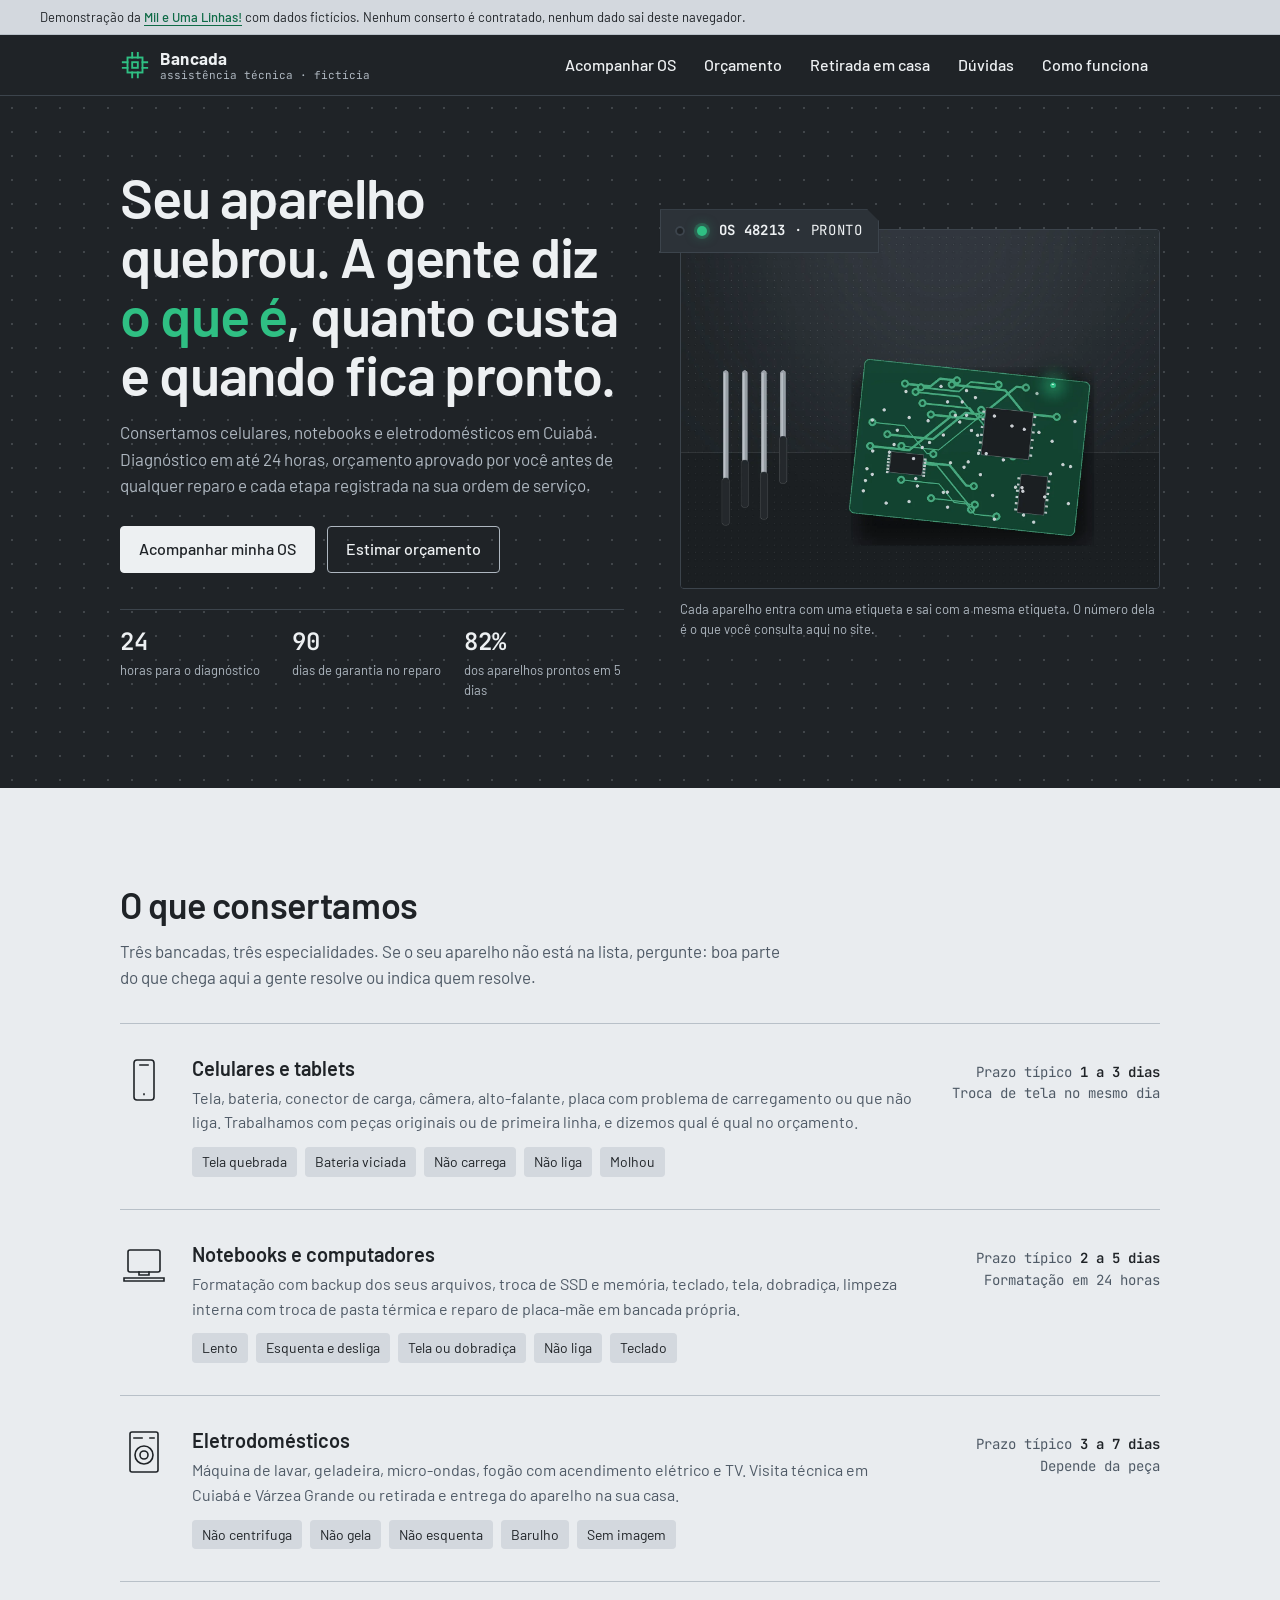
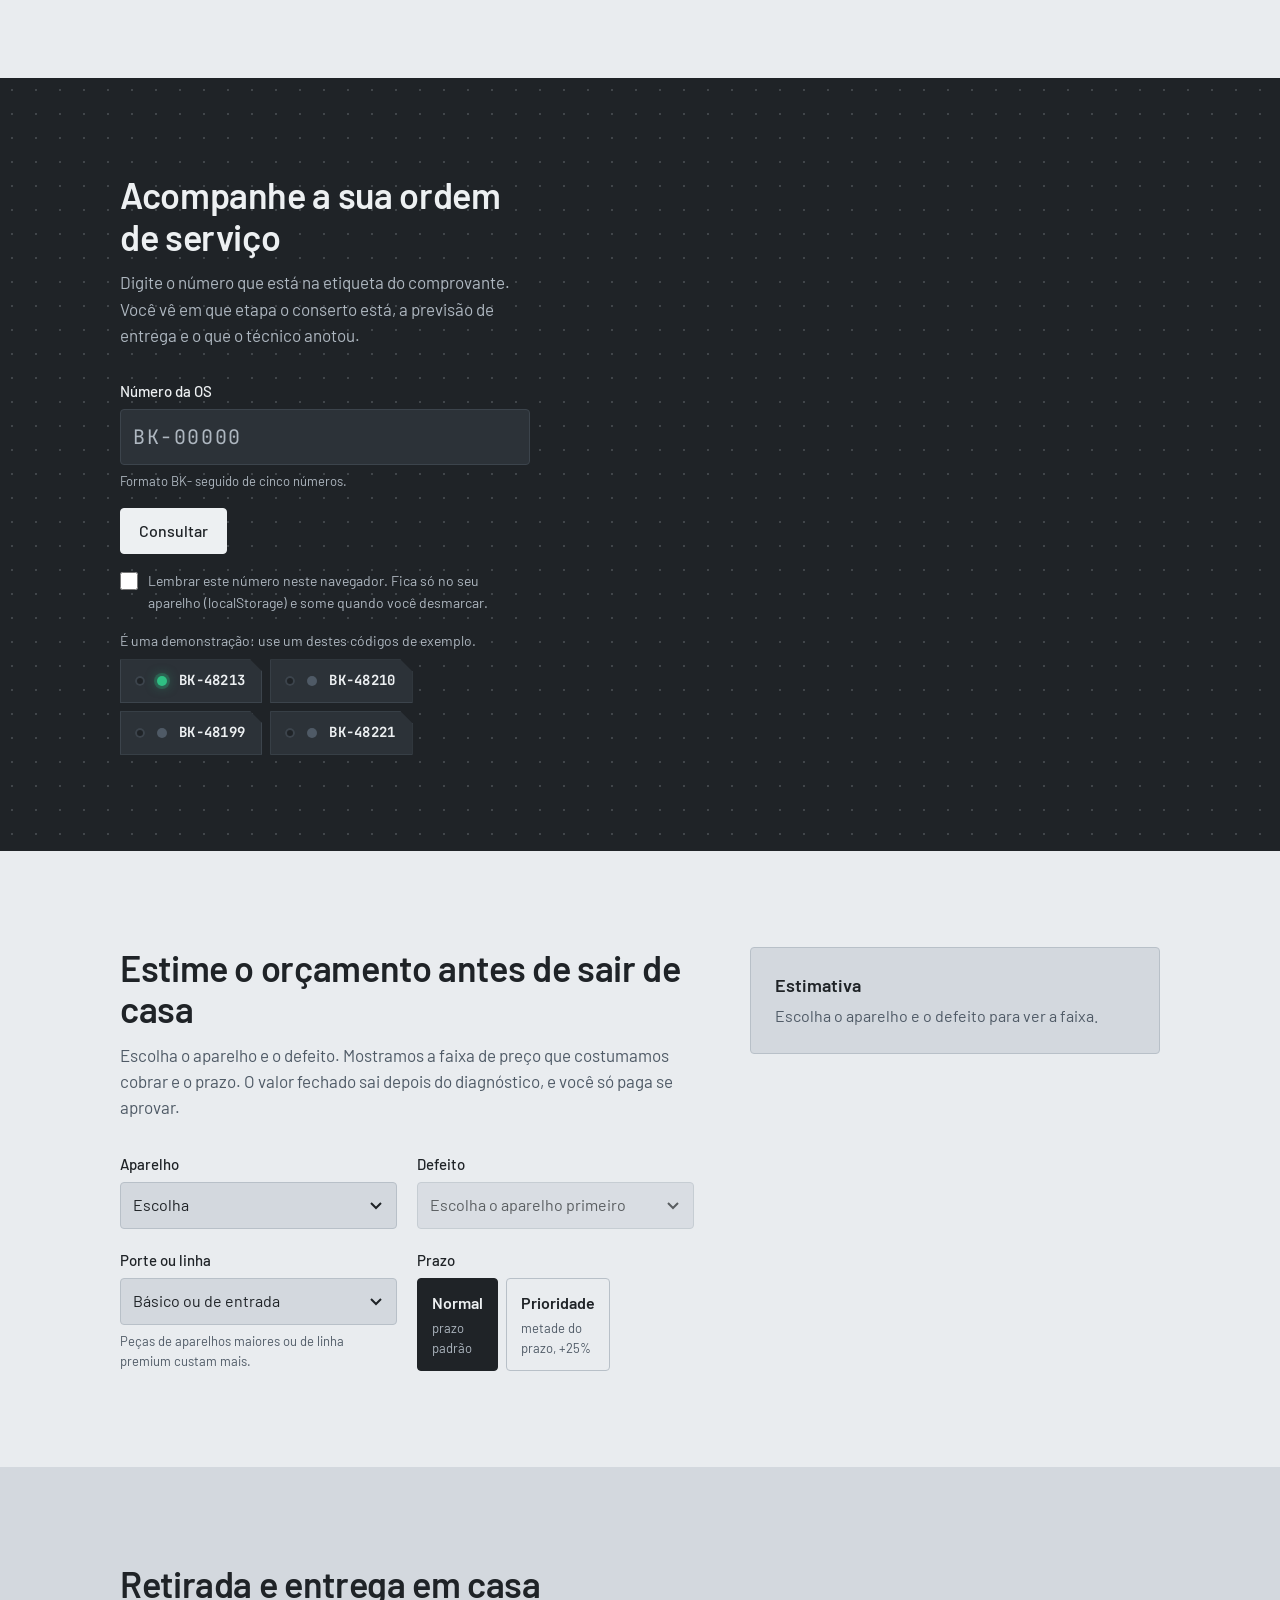
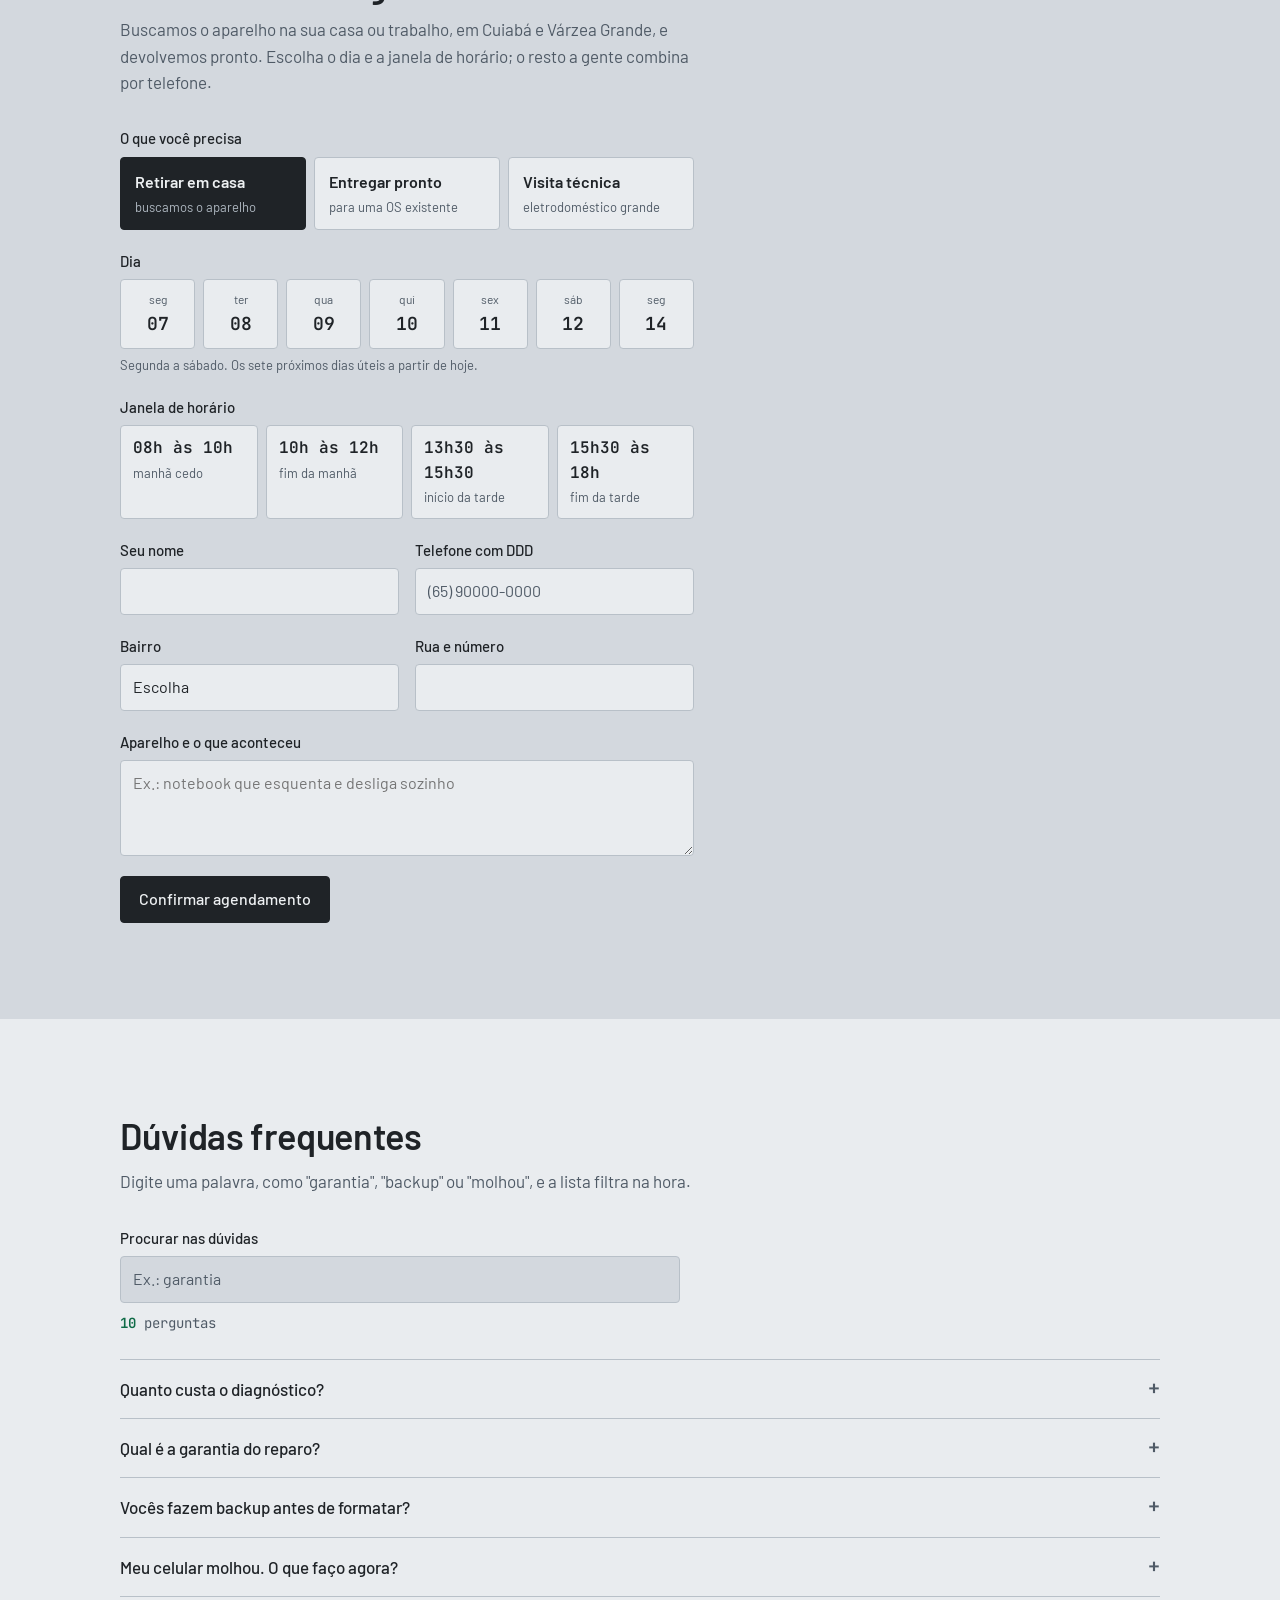
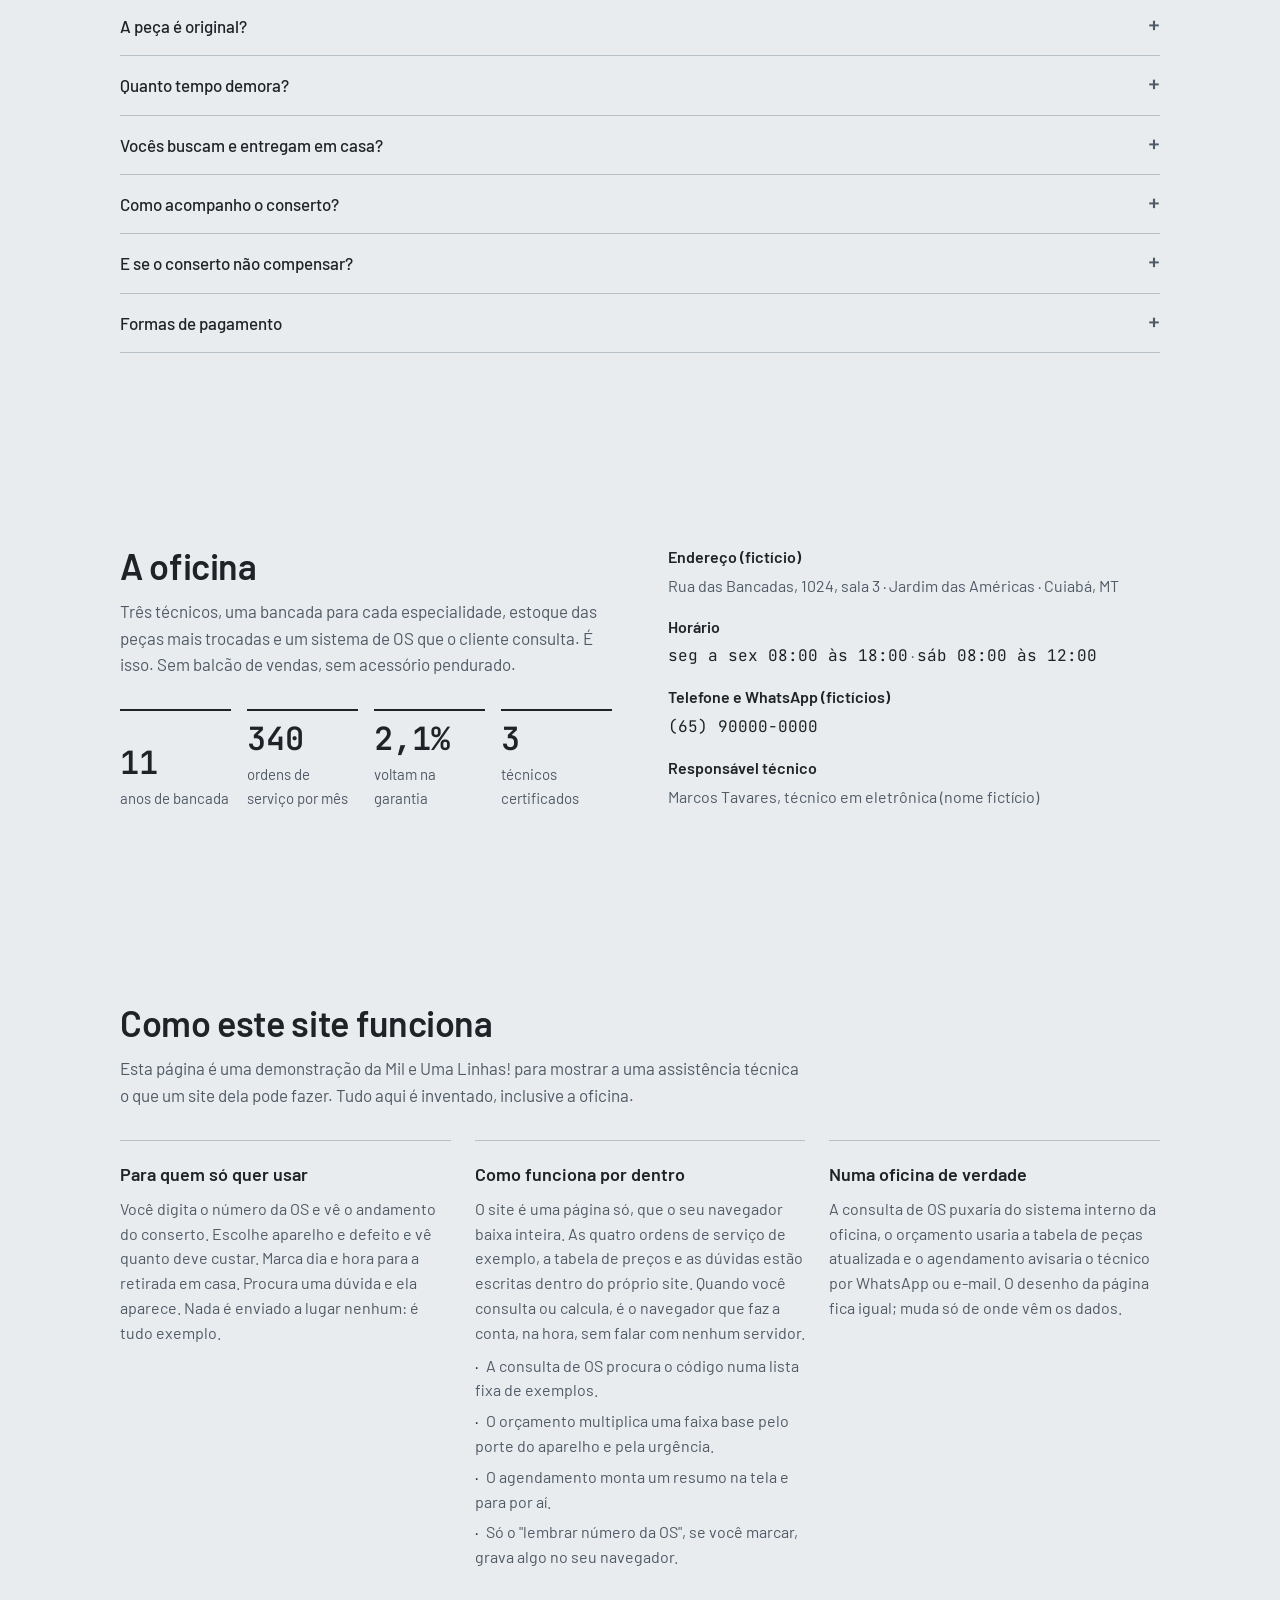
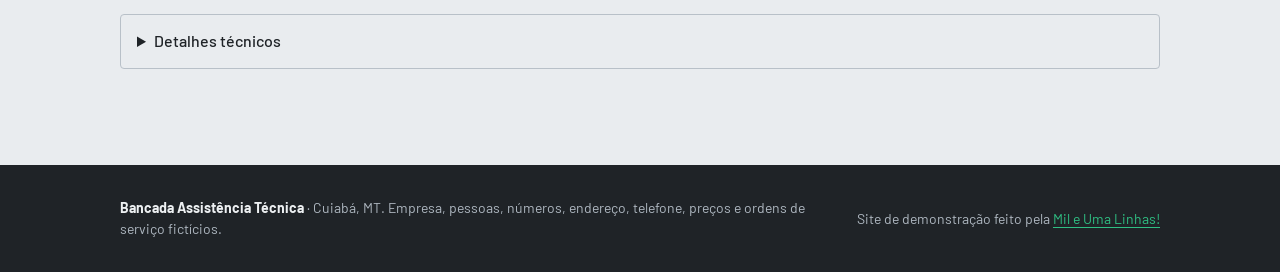
==== index.html @ 8b93cf76 "Cria vitrine de assistência técnica (Bancada) Site estático de demonstração de uma assistência técni" ====
<!DOCTYPE html>
<html lang="pt-BR">
<head>
  <meta charset="utf-8">
  <meta name="viewport" content="width=device-width, initial-scale=1">
  <meta http-equiv="Content-Security-Policy" content="default-src 'self'; script-src 'self'; style-src 'self'; img-src 'self' data:; font-src 'self'; connect-src 'none'; object-src 'none'; base-uri 'self'; form-action 'none'">
  <title>Bancada Assistência Técnica | Conserto de celulares, notebooks e eletrodomésticos em Cuiabá (demonstração)</title>
  <meta name="description" content="Site de demonstração de uma assistência técnica fictícia: acompanhe a ordem de serviço pelo número, estime o orçamento por aparelho e defeito, agende retirada em domicílio e tire dúvidas com busca. Feito pela Mil e Uma Linhas!">
  <link rel="icon" href="favicon.svg" type="image/svg+xml">
  <link rel="stylesheet" href="css/estilo.css">
</head>
<body>
  <a class="pular" href="#conteudo">Pular para o conteúdo</a>
  <p class="faixa-demo">
    Demonstração da <a href="https://mileumalinhas.com.br" rel="noopener">Mil e Uma Linhas!</a> com dados fictícios. Nenhum conserto é contratado, nenhum dado sai deste navegador.
  </p>

  <header class="topo escuro">
    <div class="miolo topo-linha">
      <a class="marca" href="#inicio">
        <svg class="marca-icone" viewBox="0 0 32 32" aria-hidden="true" focusable="false"><rect x="8" y="8" width="16" height="16"/><path d="M8 13H3M8 19H3M29 13h-5M29 19h-5M13 8V3M19 8V3M13 29v-5M19 29v-5"/><rect x="13" y="13" width="6" height="6"/></svg>
        <span class="marca-texto">
          <span class="marca-nome">Bancada</span>
          <span class="marca-sub">assistência técnica · fictícia</span>
        </span>
      </a>
      <button class="menu-botao" type="button" aria-expanded="false" aria-controls="menu">
        <svg viewBox="0 0 24 24" aria-hidden="true" focusable="false"><path d="M4 7h16M4 12h16M4 17h16"/></svg>
        Menu
      </button>
      <nav class="menu" id="menu" aria-label="Seções do site">
        <a href="#acompanhar">Acompanhar OS</a>
        <a href="#orcamento">Orçamento</a>
        <a href="#retirada">Retirada em casa</a>
        <a href="#duvidas">Dúvidas</a>
        <a href="#como-funciona">Como funciona</a>
      </nav>
    </div>
  </header>

  <main id="conteudo">
    <!-- Hero -->
    <section class="hero escuro furos" id="inicio" aria-labelledby="titulo-hero">
      <div class="miolo hero-grade">
        <div>
          <h1 id="titulo-hero" class="entra">Seu aparelho quebrou. A gente diz <span class="grifo">o que é</span>, quanto custa e quando fica pronto.</h1>
          <p class="hero-apoio entra entra-2">Consertamos celulares, notebooks e eletrodomésticos em Cuiabá. Diagnóstico em até 24 horas, orçamento aprovado por você antes de qualquer reparo e cada etapa registrada na sua ordem de serviço.</p>
          <div class="hero-acoes entra entra-3">
            <a class="botao" href="#acompanhar">Acompanhar minha OS</a>
            <a class="botao botao-contorno" href="#orcamento">Estimar orçamento</a>
          </div>
          <dl class="hero-numeros entra entra-4">
            <div><dt>horas para o diagnóstico</dt><dd>24</dd></div>
            <div><dt>dias de garantia no reparo</dt><dd>90</dd></div>
            <div><dt>dos aparelhos prontos em 5 dias</dt><dd>82%</dd></div>
          </dl>
        </div>
        <figure class="hero-figura entra entra-5">
          <div class="hero-moldura">
            <img class="hero-foto" src="img/hero.webp" width="1600" height="1200" alt="Bancada de assistência técnica com tapete antiestático cinza-chumbo, ferramentas de precisão alinhadas e uma placa de circuito verde com um LED aceso." fetchpriority="high">
          </div>
          <p class="etiqueta hero-etiqueta" aria-label="Exemplo de etiqueta de ordem de serviço: OS 48213, pronto"><span class="led led-aceso" aria-hidden="true"></span><span><strong>OS 48213</strong> · pronto</span></p>
          <figcaption class="hero-legenda">Cada aparelho entra com uma etiqueta e sai com a mesma etiqueta. O número dela é o que você consulta aqui no site.</figcaption>
        </figure>
      </div>
    </section>

    <!-- Serviços -->
    <section class="bloco claro" id="servicos" aria-labelledby="titulo-servicos">
      <div class="miolo">
        <div class="cabecalho-bloco">
          <h2 id="titulo-servicos">O que consertamos</h2>
          <p>Três bancadas, três especialidades. Se o seu aparelho não está na lista, pergunte: boa parte do que chega aqui a gente resolve ou indica quem resolve.</p>
        </div>
        <ul class="servicos-lista">
          <li class="servico">
            <svg class="servico-icone" viewBox="0 0 48 48" aria-hidden="true" focusable="false"><rect x="14" y="4" width="20" height="40" rx="3"/><path d="M20 9h8M24 38v.5"/></svg>
            <div>
              <h3>Celulares e tablets</h3>
              <p>Tela, bateria, conector de carga, câmera, alto-falante, placa com problema de carregamento ou que não liga. Trabalhamos com peças originais ou de primeira linha, e dizemos qual é qual no orçamento.</p>
              <ul class="servico-defeitos" aria-label="Defeitos mais comuns">
                <li>Tela quebrada</li><li>Bateria viciada</li><li>Não carrega</li><li>Não liga</li><li>Molhou</li>
              </ul>
            </div>
            <p class="servico-prazo">Prazo típico <strong>1 a 3 dias</strong><br>Troca de tela no mesmo dia</p>
          </li>
          <li class="servico">
            <svg class="servico-icone" viewBox="0 0 48 48" aria-hidden="true" focusable="false"><rect x="8" y="8" width="32" height="22" rx="2"/><path d="M4 36h40v3H4zM19 30v3h10v-3"/></svg>
            <div>
              <h3>Notebooks e computadores</h3>
              <p>Formatação com backup dos seus arquivos, troca de SSD e memória, teclado, tela, dobradiça, limpeza interna com troca de pasta térmica e reparo de placa-mãe em bancada própria.</p>
              <ul class="servico-defeitos" aria-label="Defeitos mais comuns">
                <li>Lento</li><li>Esquenta e desliga</li><li>Tela ou dobradiça</li><li>Não liga</li><li>Teclado</li>
              </ul>
            </div>
            <p class="servico-prazo">Prazo típico <strong>2 a 5 dias</strong><br>Formatação em 24 horas</p>
          </li>
          <li class="servico">
            <svg class="servico-icone" viewBox="0 0 48 48" aria-hidden="true" focusable="false"><rect x="10" y="4" width="28" height="40" rx="2"/><circle cx="24" cy="27" r="9"/><circle cx="24" cy="27" r="4"/><path d="M14 10h8M30 10h4"/></svg>
            <div>
              <h3>Eletrodomésticos</h3>
              <p>Máquina de lavar, geladeira, micro-ondas, fogão com acendimento elétrico e TV. Visita técnica em Cuiabá e Várzea Grande ou retirada e entrega do aparelho na sua casa.</p>
              <ul class="servico-defeitos" aria-label="Defeitos mais comuns">
                <li>Não centrifuga</li><li>Não gela</li><li>Não esquenta</li><li>Barulho</li><li>Sem imagem</li>
              </ul>
            </div>
            <p class="servico-prazo">Prazo típico <strong>3 a 7 dias</strong><br>Depende da peça</p>
          </li>
        </ul>
      </div>
    </section>

    <!-- Acompanhar OS -->
    <section class="bloco escuro furos" id="acompanhar" aria-labelledby="titulo-os">
      <div class="miolo os-grade">
        <div>
          <div class="cabecalho-bloco">
            <h2 id="titulo-os">Acompanhe a sua ordem de serviço</h2>
            <p>Digite o número que está na etiqueta do comprovante. Você vê em que etapa o conserto está, a previsão de entrega e o que o técnico anotou.</p>
          </div>
          <form class="os-form" id="form-os" novalidate>
            <div class="campo">
              <label for="codigo-os">Número da OS</label>
              <input id="codigo-os" name="codigo" type="text" inputmode="text" autocomplete="off" autocapitalize="characters" spellcheck="false" placeholder="BK-00000" maxlength="8" aria-describedby="dica-os erro-os">
              <span class="dica" id="dica-os">Formato BK- seguido de cinco números.</span>
              <p class="erro-msg" id="erro-os" aria-live="polite"></p>
            </div>
            <div>
              <button class="botao" type="submit">Consultar</button>
            </div>
            <label class="aviso-local">
              <input type="checkbox" id="lembrar-os">
              <span>Lembrar este número neste navegador. Fica só no seu aparelho (localStorage) e some quando você desmarcar.</span>
            </label>
            <div class="os-exemplos">
              <p>É uma demonstração: use um destes códigos de exemplo.</p>
              <ul>
                <li><button class="etiqueta etiqueta-botao" type="button" data-codigo="BK-48213"><span class="led led-aceso" aria-hidden="true"></span><span><strong>BK-48213</strong></span></button></li>
                <li><button class="etiqueta etiqueta-botao" type="button" data-codigo="BK-48210"><span class="led" aria-hidden="true"></span><span><strong>BK-48210</strong></span></button></li>
                <li><button class="etiqueta etiqueta-botao" type="button" data-codigo="BK-48199"><span class="led" aria-hidden="true"></span><span><strong>BK-48199</strong></span></button></li>
                <li><button class="etiqueta etiqueta-botao" type="button" data-codigo="BK-48221"><span class="led" aria-hidden="true"></span><span><strong>BK-48221</strong></span></button></li>
              </ul>
            </div>
          </form>
        </div>
        <div aria-live="polite">
          <div class="os-resultado" id="os-resultado">
            <div class="os-cabeca">
              <div>
                <h3 id="os-aparelho">Aparelho</h3>
                <p id="os-defeito">Defeito relatado</p>
              </div>
              <p class="etiqueta" id="os-etiqueta"><span class="led" id="os-led" aria-hidden="true"></span><span><strong id="os-numero">BK-00000</strong> · <span id="os-estado">recebido</span></span></p>
            </div>
            <dl class="os-dados">
              <div><dt>Cliente</dt><dd id="os-cliente">A. S.</dd></div>
              <div><dt>Entrada</dt><dd id="os-entrada">00/00</dd></div>
              <div><dt>Previsão</dt><dd id="os-previsao" class="destaque">00/00</dd></div>
              <div><dt>Técnico</dt><dd id="os-tecnico">Nome</dd></div>
            </dl>
            <div class="trilho" aria-hidden="true"><div class="trilho-barra" id="os-barra"></div></div>
            <ol class="passos" id="os-passos" aria-label="Linha do tempo da ordem de serviço"></ol>
          </div>
          <div class="os-nada" id="os-nada">
            <strong>Não achei essa OS.</strong> Confira o número na etiqueta do comprovante. Nesta demonstração só existem os quatro códigos de exemplo ao lado.
          </div>
        </div>
      </div>
    </section>

    <!-- Orçamento -->
    <section class="bloco claro" id="orcamento" aria-labelledby="titulo-orc">
      <div class="miolo orc-grade">
        <div>
          <div class="cabecalho-bloco">
            <h2 id="titulo-orc">Estime o orçamento antes de sair de casa</h2>
            <p>Escolha o aparelho e o defeito. Mostramos a faixa de preço que costumamos cobrar e o prazo. O valor fechado sai depois do diagnóstico, e você só paga se aprovar.</p>
          </div>
          <form class="orc-form" id="form-orc" novalidate>
            <div class="campo">
              <label for="orc-aparelho">Aparelho</label>
              <select id="orc-aparelho" name="aparelho" required>
                <option value="">Escolha</option>
              </select>
            </div>
            <div class="campo">
              <label for="orc-defeito">Defeito</label>
              <select id="orc-defeito" name="defeito" required disabled>
                <option value="">Escolha o aparelho primeiro</option>
              </select>
            </div>
            <div class="campo">
              <label for="orc-porte">Porte ou linha</label>
              <select id="orc-porte" name="porte">
                <option value="1">Básico ou de entrada</option>
                <option value="1.35">Intermediário</option>
                <option value="1.9">Topo de linha ou grande porte</option>
              </select>
              <span class="dica">Peças de aparelhos maiores ou de linha premium custam mais.</span>
            </div>
            <div class="campo">
              <span class="rotulo" id="rotulo-urgencia">Prazo</span>
              <div class="segmentos" role="group" aria-labelledby="rotulo-urgencia">
                <button class="segmento" type="button" data-urgencia="normal" aria-pressed="true"><strong>Normal</strong><span>prazo padrão</span></button>
                <button class="segmento" type="button" data-urgencia="rapido" aria-pressed="false"><strong>Prioridade</strong><span>metade do prazo, +25%</span></button>
              </div>
            </div>
          </form>
        </div>
        <aside class="orc-resultado" aria-live="polite" aria-labelledby="orc-titulo-res">
          <h3 id="orc-titulo-res">Estimativa</h3>
          <p class="orc-aparelho" id="orc-resumo">Escolha o aparelho e o defeito para ver a faixa.</p>
          <p class="orc-faixa" id="orc-faixa" hidden></p>
          <dl class="orc-linhas" id="orc-linhas" hidden>
            <div><dt>Diagnóstico</dt><dd id="orc-diag">R$ 0</dd></div>
            <div><dt>Peça (faixa)</dt><dd id="orc-peca"></dd></div>
            <div><dt>Mão de obra</dt><dd id="orc-mao"></dd></div>
            <div><dt>Prazo</dt><dd id="orc-prazo"></dd></div>
            <div><dt>Garantia</dt><dd id="orc-garantia">90 dias</dd></div>
          </dl>
          <p class="orc-nota" id="orc-nota" hidden>Valores fictícios de demonstração. Numa oficina real, a faixa vem da tabela de peças do dia. O diagnóstico é grátis quando você aprova o reparo; se não aprovar, cobramos só a taxa de bancada.</p>
          <div class="orc-acao" id="orc-acao" hidden>
            <a class="botao" href="#retirada">Agendar retirada deste aparelho</a>
          </div>
        </aside>
      </div>
    </section>

    <!-- Retirada e entrega -->
    <section class="bloco inox claro" id="retirada" aria-labelledby="titulo-ag">
      <div class="miolo ag-grade">
        <div>
          <div class="cabecalho-bloco">
            <h2 id="titulo-ag">Retirada e entrega em casa</h2>
            <p>Buscamos o aparelho na sua casa ou trabalho, em Cuiabá e Várzea Grande, e devolvemos pronto. Escolha o dia e a janela de horário; o resto a gente combina por telefone.</p>
          </div>
          <form class="ag-form" id="form-ag" novalidate>
            <div class="campo">
              <span class="rotulo" id="rotulo-tipo">O que você precisa</span>
              <div class="segmentos" role="group" aria-labelledby="rotulo-tipo">
                <button class="segmento" type="button" data-tipo="retirada" aria-pressed="true"><strong>Retirar em casa</strong><span>buscamos o aparelho</span></button>
                <button class="segmento" type="button" data-tipo="entrega" aria-pressed="false"><strong>Entregar pronto</strong><span>para uma OS existente</span></button>
                <button class="segmento" type="button" data-tipo="visita" aria-pressed="false"><strong>Visita técnica</strong><span>eletrodoméstico grande</span></button>
              </div>
            </div>
            <div class="campo">
              <span class="rotulo" id="rotulo-dia">Dia</span>
              <div class="dias" id="ag-dias" role="group" aria-labelledby="rotulo-dia"></div>
              <span class="dica">Segunda a sábado. Os sete próximos dias úteis a partir de hoje.</span>
            </div>
            <div class="campo">
              <span class="rotulo" id="rotulo-janela">Janela de horário</span>
              <div class="janelas" id="ag-janelas" role="group" aria-labelledby="rotulo-janela">
                <button class="janela" type="button" data-janela="08:00 às 10:00" aria-pressed="false"><strong>08h às 10h</strong><span>manhã cedo</span></button>
                <button class="janela" type="button" data-janela="10:00 às 12:00" aria-pressed="false"><strong>10h às 12h</strong><span>fim da manhã</span></button>
                <button class="janela" type="button" data-janela="13:30 às 15:30" aria-pressed="false"><strong>13h30 às 15h30</strong><span>início da tarde</span></button>
                <button class="janela" type="button" data-janela="15:30 às 18:00" aria-pressed="false"><strong>15h30 às 18h</strong><span>fim da tarde</span></button>
              </div>
              <p class="erro-msg" id="erro-janela" aria-live="polite"></p>
            </div>
            <div class="ag-duas">
              <div class="campo">
                <label for="ag-nome">Seu nome</label>
                <input id="ag-nome" name="nome" type="text" autocomplete="name" aria-describedby="erro-nome">
                <p class="erro-msg" id="erro-nome" aria-live="polite"></p>
              </div>
              <div class="campo">
                <label for="ag-telefone">Telefone com DDD</label>
                <input id="ag-telefone" name="telefone" type="tel" inputmode="tel" autocomplete="tel" placeholder="(65) 90000-0000" aria-describedby="erro-telefone">
                <p class="erro-msg" id="erro-telefone" aria-live="polite"></p>
              </div>
            </div>
            <div class="ag-endereco" id="ag-endereco">
              <div class="ag-duas">
                <div class="campo">
                  <label for="ag-bairro">Bairro</label>
                  <select id="ag-bairro" name="bairro" aria-describedby="erro-bairro">
                    <option value="">Escolha</option>
                    <optgroup label="Cuiabá">
                      <option>Centro Norte</option><option>Goiabeiras</option><option>Jardim das Américas</option><option>Bosque da Saúde</option><option>CPA I a IV</option><option>Coxipó</option><option>Jardim Itália</option><option>Santa Rosa</option>
                    </optgroup>
                    <optgroup label="Várzea Grande">
                      <option>Centro de Várzea Grande</option><option>Cristo Rei</option><option>Jardim Glória</option><option>Mapim</option>
                    </optgroup>
                  </select>
                  <p class="erro-msg" id="erro-bairro" aria-live="polite"></p>
                </div>
                <div class="campo">
                  <label for="ag-rua">Rua e número</label>
                  <input id="ag-rua" name="rua" type="text" autocomplete="street-address" aria-describedby="erro-rua">
                  <p class="erro-msg" id="erro-rua" aria-live="polite"></p>
                </div>
              </div>
            </div>
            <div class="campo" id="campo-os-ag" hidden>
              <label for="ag-os">Número da OS que vamos entregar</label>
              <input id="ag-os" name="os" type="text" autocapitalize="characters" placeholder="BK-00000" maxlength="8" aria-describedby="erro-os-ag">
              <p class="erro-msg" id="erro-os-ag" aria-live="polite"></p>
            </div>
            <div class="campo">
              <label for="ag-aparelho">Aparelho e o que aconteceu</label>
              <textarea id="ag-aparelho" name="aparelho" rows="3" placeholder="Ex.: notebook que esquenta e desliga sozinho"></textarea>
            </div>
            <div>
              <button class="botao" type="submit">Confirmar agendamento</button>
            </div>
          </form>
        </div>
        <aside class="ag-resumo" id="ag-resumo" aria-live="polite">
          <h3><span class="led led-aceso" aria-hidden="true"></span>Agendamento registrado</h3>
          <p id="ag-resumo-frase">Nesta demonstração, nada foi enviado. Numa oficina real, este resumo chegaria por WhatsApp e o técnico confirmaria.</p>
          <dl id="ag-resumo-lista"></dl>
          <p class="ag-aviso">Chegando, o técnico confere o aparelho com você, cola a etiqueta de OS e entrega o comprovante com o número para acompanhar aqui no site.</p>
          <button class="botao" type="button" id="ag-novo">Fazer outro agendamento</button>
        </aside>
      </div>
    </section>

    <!-- Dúvidas -->
    <section class="bloco claro" id="duvidas" aria-labelledby="titulo-faq">
      <div class="miolo">
        <div class="cabecalho-bloco">
          <h2 id="titulo-faq">Dúvidas frequentes</h2>
          <p>Digite uma palavra, como "garantia", "backup" ou "molhou", e a lista filtra na hora.</p>
        </div>
        <div class="faq-busca">
          <div class="campo">
            <label for="faq-campo">Procurar nas dúvidas</label>
            <input id="faq-campo" type="search" autocomplete="off" placeholder="Ex.: garantia">
          </div>
          <p class="faq-contagem" id="faq-contagem" aria-live="polite"></p>
        </div>
        <div class="faq-lista" id="faq-lista">
          <details>
            <summary>Quanto custa o diagnóstico?</summary>
            <p>Se você aprovar o conserto, nada: o diagnóstico está incluído. Se não aprovar, cobramos a taxa de bancada, que é R$ 40 para celulares e notebooks e R$ 80 para eletrodomésticos com visita. O valor aparece no comprovante antes de você deixar o aparelho.</p>
          </details>
          <details>
            <summary>Qual é a garantia do reparo?</summary>
            <p>90 dias para peça e mão de obra, contados da data da retirada. A garantia cobre o defeito consertado. Não cobre queda, líquido ou abertura por terceiros depois da entrega. O número da OS é o seu comprovante de garantia.</p>
          </details>
          <details>
            <summary>Vocês fazem backup antes de formatar?</summary>
            <p>Sim, sempre que o disco permitir leitura. Copiamos documentos, fotos, área de trabalho e downloads para um disco da oficina, formatamos e devolvemos tudo no lugar. Se o disco estiver com defeito físico, avisamos antes e você decide se tentamos recuperação.</p>
          </details>
          <details>
            <summary>Meu celular molhou. O que faço agora?</summary>
            <p>Desligue e não tente carregar. Não coloque no arroz, isso não ajuda e pode entrar poeira. Traga o quanto antes: quanto menos tempo a placa fica úmida, maior a chance. Fazemos limpeza da placa em banho ultrassônico e só depois dizemos o que precisa trocar.</p>
          </details>
          <details>
            <summary>A peça é original?</summary>
            <p>No orçamento aparecem as opções: original, quando existe no mercado, ou de primeira linha, com a diferença de preço e a diferença prática explicada. Você escolhe. Em bateria e tela isso muda bastante a conta; em conector e alto-falante quase nada.</p>
          </details>
          <details>
            <summary>Quanto tempo demora?</summary>
            <p>Troca de tela ou bateria de celular costuma ficar pronta no mesmo dia. Formatação com backup, 24 horas. Reparo de placa, 3 a 5 dias. Eletrodoméstico que depende de peça, 3 a 7 dias. A previsão exata fica na sua OS e muda se a peça atrasar; nesse caso a etapa "aguardando peça" aparece com a nova data.</p>
          </details>
          <details>
            <summary>Vocês buscam e entregam em casa?</summary>
            <p>Sim, em Cuiabá e Várzea Grande, de segunda a sábado. A retirada custa R$ 25 e a entrega mais R$ 25; em reparo acima de R$ 400 as duas são gratuitas. Para eletrodoméstico grande, a visita técnica vai até você.</p>
          </details>
          <details>
            <summary>Como acompanho o conserto?</summary>
            <p>Pelo número da OS, aqui na seção "Acompanhe a sua ordem de serviço". A cada etapa o técnico registra uma nota curta. Você também recebe mensagem quando o orçamento fica pronto e quando o aparelho está liberado.</p>
          </details>
          <details>
            <summary>E se o conserto não compensar?</summary>
            <p>A gente fala. Se o reparo passar de 60% do valor de um aparelho equivalente novo, o técnico escreve isso no diagnóstico e você decide. Não insistimos em consertar o que não vale a pena.</p>
          </details>
          <details>
            <summary>Formas de pagamento</summary>
            <p>Pix, dinheiro, débito e crédito em até 3 vezes sem juros acima de R$ 300. O pagamento é na retirada, depois de você testar o aparelho na bancada com o técnico.</p>
          </details>
        </div>
        <p class="faq-nada" id="faq-nada">Nenhuma dúvida com essa palavra. Tente outra, como "prazo" ou "pagamento", ou pergunte ao agendar a retirada.</p>
      </div>
    </section>

    <!-- Oficina -->
    <section class="bloco claro" id="oficina" aria-labelledby="titulo-oficina">
      <div class="miolo oficina-grade">
        <div>
          <div class="cabecalho-bloco">
            <h2 id="titulo-oficina">A oficina</h2>
            <p>Três técnicos, uma bancada para cada especialidade, estoque das peças mais trocadas e um sistema de OS que o cliente consulta. É isso. Sem balcão de vendas, sem acessório pendurado.</p>
          </div>
          <dl class="oficina-numeros">
            <div><dt>anos de bancada</dt><dd>11</dd></div>
            <div><dt>ordens de serviço por mês</dt><dd>340</dd></div>
            <div><dt>voltam na garantia</dt><dd>2,1%</dd></div>
            <div><dt>técnicos certificados</dt><dd>3</dd></div>
          </dl>
        </div>
        <dl class="oficina-dados">
          <div><dt>Endereço (fictício)</dt><dd>Rua das Bancadas, 1024, sala 3 · Jardim das Américas · Cuiabá, MT</dd></div>
          <div><dt>Horário</dt><dd><span class="mono">seg a sex 08:00 às 18:00</span> · <span class="mono">sáb 08:00 às 12:00</span></dd></div>
          <div><dt>Telefone e WhatsApp (fictícios)</dt><dd><span class="mono">(65) 90000-0000</span></dd></div>
          <div><dt>Responsável técnico</dt><dd>Marcos Tavares, técnico em eletrônica (nome fictício)</dd></div>
        </dl>
      </div>
    </section>

    <!-- Como isto funciona -->
    <section class="bloco claro" id="como-funciona" aria-labelledby="titulo-como">
      <div class="miolo">
        <div class="cabecalho-bloco">
          <h2 id="titulo-como">Como este site funciona</h2>
          <p>Esta página é uma demonstração da Mil e Uma Linhas! para mostrar a uma assistência técnica o que um site dela pode fazer. Tudo aqui é inventado, inclusive a oficina.</p>
        </div>
        <div class="como-grade">
          <div class="como-item">
            <h3>Para quem só quer usar</h3>
            <p>Você digita o número da OS e vê o andamento do conserto. Escolhe aparelho e defeito e vê quanto deve custar. Marca dia e hora para a retirada em casa. Procura uma dúvida e ela aparece. Nada é enviado a lugar nenhum: é tudo exemplo.</p>
          </div>
          <div class="como-item">
            <h3>Como funciona por dentro</h3>
            <p>O site é uma página só, que o seu navegador baixa inteira. As quatro ordens de serviço de exemplo, a tabela de preços e as dúvidas estão escritas dentro do próprio site. Quando você consulta ou calcula, é o navegador que faz a conta, na hora, sem falar com nenhum servidor.</p>
            <ul>
              <li>A consulta de OS procura o código numa lista fixa de exemplos.</li>
              <li>O orçamento multiplica uma faixa base pelo porte do aparelho e pela urgência.</li>
              <li>O agendamento monta um resumo na tela e para por aí.</li>
              <li>Só o "lembrar número da OS", se você marcar, grava algo no seu navegador.</li>
            </ul>
          </div>
          <div class="como-item">
            <h3>Numa oficina de verdade</h3>
            <p>A consulta de OS puxaria do sistema interno da oficina, o orçamento usaria a tabela de peças atualizada e o agendamento avisaria o técnico por WhatsApp ou e-mail. O desenho da página fica igual; muda só de onde vêm os dados.</p>
          </div>
        </div>
        <details class="tecnico">
          <summary>Detalhes técnicos</summary>
          <div class="tecnico-corpo">
            <p>HTML, CSS e JavaScript puros, sem framework, sem CDN e sem analytics. Um arquivo <code>css/estilo.css</code> e um <code>js/site.js</code>, carregados pelo próprio domínio.</p>
            <p><code>Content-Security-Policy</code> por meta: <code>default-src 'self'; script-src 'self'; style-src 'self'; img-src 'self' data:; connect-src 'none'; form-action 'none'</code>. Nenhum script inline, nenhum estilo inline, nenhum <code>fetch</code>. Os formulários têm <code>novalidate</code> e <code>preventDefault</code>; não existe <code>action</code>.</p>
            <p>Fontes locais em <code>fonts/</code> (Barlow e JetBrains Mono, licença SIL OFL 1.1, subconjunto latino em woff2). A imagem do hero é um webp local de 1600 x 1200.</p>
            <p>Os dados de exemplo (OS, tabela de preços, janelas indisponíveis) são constantes em <code>js/site.js</code>. O estado da interface é guardado em atributos <code>aria-pressed</code>, <code>hidden</code> e classes; a barra de progresso da OS usa classes <code>p1</code> a <code>p5</code> para não precisar de estilo inline.</p>
            <p>Único uso de <code>localStorage</code>: a chave <code>bancada-os</code>, com o último código consultado, só quando a caixa "lembrar" está marcada. Desmarcar apaga a chave. O acesso fica em <code>try/catch</code> para navegadores que bloqueiam armazenamento.</p>
            <p>Acessibilidade: <code>lang="pt-BR"</code>, link para pular ao conteúdo, foco visível, botões de verdade para dias e janelas (com <code>aria-pressed</code>), regiões <code>aria-live</code> para os resultados, contraste AA em todos os pares de cor e <code>prefers-reduced-motion</code> respeitado.</p>
            <p>Testes: <code>tests/site.cjs</code> com Playwright em 1280x900, iPhone 13 e 320px, verificando console limpo, ausência de rolagem horizontal, textos não cortados e cada função de ponta a ponta.</p>
          </div>
        </details>
      </div>
    </section>
  </main>

  <footer class="rodape escuro">
    <div class="miolo rodape-linha">
      <p><strong>Bancada Assistência Técnica</strong> · Cuiabá, MT. Empresa, pessoas, números, endereço, telefone, preços e ordens de serviço fictícios.</p>
      <p>Site de demonstração feito pela <a href="https://mileumalinhas.com.br" rel="noopener">Mil e Uma Linhas!</a></p>
    </div>
  </footer>

  <script src="js/site.js" defer></script>
</body>
</html>
---- css/estilo.css ----
/* Bancada Assistência Técnica: folha única. Cores e tipografia em docs/identidade.md. */

@font-face {
  font-family: "Barlow";
  font-style: normal;
  font-weight: 400;
  font-display: swap;
  src: url("../fonts/barlow-latin-400-normal.woff2") format("woff2");
}
@font-face {
  font-family: "Barlow";
  font-style: normal;
  font-weight: 500;
  font-display: swap;
  src: url("../fonts/barlow-latin-500-normal.woff2") format("woff2");
}
@font-face {
  font-family: "Barlow";
  font-style: normal;
  font-weight: 600;
  font-display: swap;
  src: url("../fonts/barlow-latin-600-normal.woff2") format("woff2");
}
@font-face {
  font-family: "Barlow";
  font-style: normal;
  font-weight: 700;
  font-display: swap;
  src: url("../fonts/barlow-latin-700-normal.woff2") format("woff2");
}
@font-face {
  font-family: "JetBrains Mono";
  font-style: normal;
  font-weight: 100 800;
  font-display: swap;
  src: url("../fonts/jetbrains-mono-latin-wght-normal.woff2") format("woff2");
}

:root {
  --chumbo: #1f2327;
  --chumbo-claro: #2c3238;
  --chumbo-borda: #3c444c;
  --bancada: #e9ecef;
  --inox: #d3d8de;
  --papel: #edf0f2;
  --grafite: #4f5a66;
  --grafite-claro: #aeb7c0;
  --linha: #b8c0c8;
  --verde: #2fbf83;
  --verde-placa: #0f6b47;
  --erro: #b3261e;
  --erro-claro: #f28b82;

  --texto: var(--chumbo);
  --fonte: "Barlow", "Segoe UI", Roboto, Arial, sans-serif;
  --mono: "JetBrains Mono", "SFMono-Regular", Consolas, "Liberation Mono", monospace;

  --largura: 1120px;
  --margem: 20px;
  --raio: 4px;
  --dur: 150ms;
}

*,
*::before,
*::after { box-sizing: border-box; }

html { scroll-behavior: smooth; -webkit-text-size-adjust: 100%; }

body {
  margin: 0;
  font-family: var(--fonte);
  font-size: 1rem;
  line-height: 1.55;
  color: var(--texto);
  background: var(--bancada);
  overflow-x: hidden;
}

h1, h2, h3, h4, p, ul, ol, dl, figure { margin: 0; }
ul, ol { padding: 0; list-style: none; }
img, svg { display: block; max-width: 100%; }
[hidden] { display: none !important; }
button, input, select, textarea { font: inherit; color: inherit; }
a { color: var(--verde-placa); text-decoration-thickness: 1px; text-underline-offset: 3px; }
.escuro a { color: var(--verde); }
.escuro a.marca, .escuro .menu a { color: var(--papel); }

:focus-visible {
  outline: 3px solid var(--verde);
  outline-offset: 2px;
}
.escuro :focus-visible { outline-color: var(--verde); }
:not(.escuro) :focus-visible,
.claro :focus-visible { outline-color: var(--verde-placa); }

.pular {
  position: absolute;
  left: 8px;
  top: -60px;
  z-index: 100;
  padding: 8px 12px;
  background: var(--chumbo);
  color: var(--papel);
  border-radius: var(--raio);
}
.pular:focus { top: 8px; }

.visualmente-oculto {
  position: absolute !important;
  width: 1px;
  height: 1px;
  margin: -1px;
  padding: 0;
  overflow: hidden;
  clip: rect(0 0 0 0);
  white-space: nowrap;
  border: 0;
}

.miolo {
  width: 100%;
  max-width: var(--largura);
  margin: 0 auto;
  padding-left: var(--margem);
  padding-right: var(--margem);
}

.mono { font-family: var(--mono); font-variant-numeric: tabular-nums; }

/* Faixa de demonstração */
.faixa-demo {
  margin: 0;
  padding: 8px var(--margem);
  background: var(--inox);
  color: var(--chumbo);
  font-size: 0.8125rem;
  line-height: 1.4;
  text-align: left;
  border-bottom: 1px solid var(--linha);
}
.faixa-demo a { color: var(--verde-placa); font-weight: 500; }

/* Cabeçalho */
.topo {
  position: sticky;
  top: 0;
  z-index: 50;
  background: var(--chumbo);
  color: var(--papel);
  border-bottom: 1px solid var(--chumbo-borda);
}
.topo-linha {
  display: flex;
  align-items: center;
  justify-content: space-between;
  gap: 16px;
  min-height: 60px;
}
.marca, .escuro a.marca {
  display: inline-flex;
  align-items: center;
  gap: 10px;
  color: var(--papel);
  text-decoration: none;
}
.marca-icone {
  width: 30px;
  height: 30px;
  fill: none;
  stroke: var(--verde);
  stroke-width: 2;
  stroke-linecap: square;
}
.marca-texto { display: flex; flex-direction: column; line-height: 1.1; }
.marca-nome { font-weight: 700; font-size: 1.0625rem; letter-spacing: 0.01em; }
.marca-sub { font-family: var(--mono); font-size: 0.6875rem; color: var(--grafite-claro); margin-top: 2px; }

.menu-botao {
  display: inline-flex;
  align-items: center;
  gap: 8px;
  padding: 8px 12px;
  background: transparent;
  border: 1px solid var(--chumbo-borda);
  border-radius: var(--raio);
  color: var(--papel);
  cursor: pointer;
}
.menu-botao svg { width: 18px; height: 18px; stroke: currentColor; fill: none; stroke-width: 2; }
.menu {
  display: none;
  gap: 4px;
}
.menu a {
  display: block;
  padding: 10px 12px;
  color: var(--papel);
  text-decoration: none;
  font-weight: 500;
  border-radius: var(--raio);
}
.menu a:hover { background: var(--chumbo-claro); }
.menu-aberto .menu {
  display: flex;
  flex-direction: column;
  position: absolute;
  left: 0;
  right: 0;
  top: 100%;
  padding: 8px var(--margem) 16px;
  background: var(--chumbo);
  border-bottom: 1px solid var(--chumbo-borda);
}

/* Blocos */
.bloco { padding: 64px 0; }
.escuro { background: var(--chumbo); color: var(--papel); }
.escuro.furos {
  background-color: var(--chumbo);
  background-image: radial-gradient(circle, rgba(184, 192, 200, 0.22) 1px, transparent 1.2px);
  background-size: 24px 24px;
}
.inox { background: var(--inox); }

.cabecalho-bloco { max-width: 680px; margin-bottom: 32px; }
.cabecalho-bloco h2 {
  font-size: 1.75rem;
  line-height: 1.15;
  font-weight: 600;
  letter-spacing: -0.01em;
}
.cabecalho-bloco p { margin-top: 12px; color: var(--grafite); font-size: 1.0625rem; }
.escuro .cabecalho-bloco p { color: var(--grafite-claro); }

/* Botões */
.botao, a.botao {
  display: inline-flex;
  align-items: center;
  justify-content: center;
  gap: 8px;
  min-height: 46px;
  padding: 10px 18px;
  background: var(--papel);
  color: var(--chumbo);
  border: 1px solid var(--papel);
  border-radius: var(--raio);
  font-weight: 500;
  text-decoration: none;
  cursor: pointer;
  transition: background var(--dur), color var(--dur), border-color var(--dur);
}
.botao:hover { background: var(--inox); border-color: var(--inox); }
.botao-contorno, a.botao-contorno { background: transparent; color: var(--papel); border-color: var(--grafite-claro); }
.botao-contorno:hover { background: var(--chumbo-claro); border-color: var(--papel); }
.claro .botao, .claro a.botao,
.botao-escuro { background: var(--chumbo); color: var(--papel); border-color: var(--chumbo); }
.claro .botao:hover,
.botao-escuro:hover { background: var(--chumbo-claro); border-color: var(--chumbo-claro); }
.claro .botao-contorno, .claro a.botao-contorno { background: transparent; color: var(--chumbo); border-color: var(--grafite); }
.claro .botao-contorno:hover { background: var(--inox); }
.botao:disabled { opacity: 0.5; cursor: not-allowed; }

/* Etiqueta de OS: o elemento gráfico da marca */
.etiqueta {
  display: inline-flex;
  align-items: center;
  gap: 12px;
  padding: 10px 16px 10px 14px;
  background: var(--chumbo);
  color: var(--papel);
  border: 1px solid var(--chumbo-borda);
  font-family: var(--mono);
  font-size: 0.875rem;
  letter-spacing: 0.04em;
  text-transform: uppercase;
  clip-path: polygon(0 0, calc(100% - 12px) 0, 100% 12px, 100% 100%, 0 100%);
}
.etiqueta::before {
  content: "";
  width: 10px;
  height: 10px;
  flex: none;
  border-radius: 50%;
  background: var(--bancada);
  box-shadow: inset 0 0 0 2px var(--chumbo-borda);
}
.escuro .etiqueta { background: var(--chumbo-claro); }
.escuro .etiqueta::before { background: var(--chumbo); }
.etiqueta strong { font-weight: 700; letter-spacing: 0.02em; }
.etiqueta-botao { cursor: pointer; transition: border-color var(--dur), background var(--dur); }
.etiqueta-botao:hover { border-color: var(--verde); }

.led {
  width: 10px;
  height: 10px;
  flex: none;
  border-radius: 50%;
  background: var(--grafite);
  box-shadow: none;
}
.led-aceso {
  background: var(--verde);
  box-shadow: 0 0 0 3px rgba(47, 191, 131, 0.25), 0 0 12px rgba(47, 191, 131, 0.6);
}

/* Hero */
.hero { padding: 48px 0 56px; overflow: hidden; }
.hero-grade { display: grid; gap: 32px; }
.hero h1 {
  font-size: 2.25rem;
  line-height: 1.05;
  font-weight: 600;
  letter-spacing: -0.02em;
}
.hero h1 .grifo {
  color: var(--verde);
}
.hero-apoio {
  margin-top: 16px;
  font-size: 1.0625rem;
  color: var(--grafite-claro);
  max-width: 520px;
}
.hero-acoes { display: flex; flex-wrap: wrap; gap: 12px; margin-top: 28px; }
.hero-numeros {
  display: grid;
  grid-template-columns: repeat(3, 1fr);
  gap: 12px;
  margin-top: 36px;
  padding-top: 20px;
  border-top: 1px solid var(--chumbo-borda);
}
.hero-numeros dt { font-size: 0.8125rem; color: var(--grafite-claro); order: 2; }
.hero-numeros dd { margin: 0; font-family: var(--mono); font-size: 1.5rem; font-weight: 600; line-height: 1; order: 1; margin-bottom: 6px; }
.hero-numeros div { display: flex; flex-direction: column; }

.hero-figura { position: relative; margin-top: 16px; }
.hero-moldura {
  aspect-ratio: 4 / 3;
  border-radius: var(--raio);
  overflow: hidden;
  background: var(--chumbo-claro);
  border: 1px solid var(--chumbo-borda);
}
.hero-foto { width: 100%; height: 100%; object-fit: cover; }
.hero-etiqueta {
  position: absolute;
  left: -6px;
  top: -18px;
  box-shadow: 0 8px 24px rgba(0, 0, 0, 0.4);
}
.hero-legenda {
  margin-top: 10px;
  font-size: 0.8125rem;
  color: var(--grafite-claro);
}

/* Abertura orquestrada */
.entra { opacity: 0; transform: translateY(12px); animation: entra 500ms ease-out forwards; }
.entra-2 { animation-delay: 80ms; }
.entra-3 { animation-delay: 160ms; }
.entra-4 { animation-delay: 240ms; }
.entra-5 { animation-delay: 320ms; }
@keyframes entra { to { opacity: 1; transform: none; } }
.hero-etiqueta .led { animation: acende 400ms 700ms ease-out both; }
@keyframes acende {
  from { background: var(--grafite); box-shadow: none; }
  to { background: var(--verde); box-shadow: 0 0 0 3px rgba(47, 191, 131, 0.25), 0 0 12px rgba(47, 191, 131, 0.6); }
}
.led-pisca { animation: pisca 2s ease-in-out infinite; }
@keyframes pisca {
  0%, 100% { box-shadow: 0 0 0 3px rgba(47, 191, 131, 0.25), 0 0 12px rgba(47, 191, 131, 0.6); }
  50% { box-shadow: 0 0 0 2px rgba(47, 191, 131, 0.1), 0 0 4px rgba(47, 191, 131, 0.3); }
}

/* Serviços */
.servicos-lista {
  display: grid;
  gap: 0;
  border-top: 1px solid var(--linha);
}
.servico {
  display: grid;
  grid-template-columns: 40px 1fr;
  gap: 16px;
  padding: 24px 0;
  border-bottom: 1px solid var(--linha);
}
.servico-icone { width: 40px; height: 40px; stroke: var(--chumbo); fill: none; stroke-width: 1.6; stroke-linecap: square; stroke-linejoin: miter; }
.servico h3 { font-size: 1.25rem; font-weight: 600; line-height: 1.2; }
.servico p { margin-top: 6px; color: var(--grafite); }
.servico-defeitos { display: flex; flex-wrap: wrap; gap: 8px; margin-top: 12px; }
.servico-defeitos li {
  padding: 4px 10px;
  background: var(--inox);
  border-radius: var(--raio);
  font-size: 0.875rem;
}
.servico-prazo { grid-column: 2; margin-top: 12px; font-family: var(--mono); font-size: 0.875rem; color: var(--grafite); }
.servico-prazo strong { color: var(--chumbo); font-weight: 600; }

/* Formulários (geral) */
.campo { display: flex; flex-direction: column; gap: 6px; }
.campo label, .campo .rotulo { font-weight: 500; font-size: 0.9375rem; }
.campo .dica { font-size: 0.8125rem; color: var(--grafite); }
.escuro .campo .dica { color: var(--grafite-claro); }
.campo input, .campo select, .campo textarea {
  width: 100%;
  min-height: 46px;
  padding: 10px 12px;
  background: var(--inox);
  border: 1px solid var(--linha);
  border-radius: var(--raio);
  color: var(--chumbo);
}
.inox .campo input, .inox .campo select, .inox .campo textarea { background: var(--bancada); }
.campo select {
  appearance: none;
  -webkit-appearance: none;
  background-image: url("data:image/svg+xml,%3Csvg xmlns='http://www.w3.org/2000/svg' width='16' height='16' viewBox='0 0 16 16'%3E%3Cpath d='M3 6l5 5 5-5' fill='none' stroke='%231f2327' stroke-width='2'/%3E%3C/svg%3E");
  background-repeat: no-repeat;
  background-position: right 12px center;
  padding-right: 40px;
}
.escuro .campo input, .escuro .campo select, .escuro .campo textarea {
  background: var(--chumbo-claro);
  border-color: var(--chumbo-borda);
  color: var(--papel);
}
.escuro .campo select {
  background-image: url("data:image/svg+xml,%3Csvg xmlns='http://www.w3.org/2000/svg' width='16' height='16' viewBox='0 0 16 16'%3E%3Cpath d='M3 6l5 5 5-5' fill='none' stroke='%23edf0f2' stroke-width='2'/%3E%3C/svg%3E");
}
.campo input::placeholder { color: var(--grafite); }
.escuro .campo input::placeholder { color: var(--grafite-claro); }
.campo input[aria-invalid="true"], .campo select[aria-invalid="true"] { border-color: var(--erro); border-width: 2px; }
.escuro .campo input[aria-invalid="true"] { border-color: var(--erro-claro); }
.erro-msg { font-size: 0.875rem; color: var(--erro); min-height: 1.2em; }
.escuro .erro-msg { color: var(--erro-claro); }
.erro-msg:empty { display: none; }
.aviso-local {
  display: flex;
  align-items: flex-start;
  gap: 10px;
  font-size: 0.875rem;
  color: var(--grafite-claro);
}
.aviso-local input { width: 18px; height: 18px; margin: 2px 0 0; accent-color: var(--verde); flex: none; }

/* Consulta de OS */
.os-grade { display: grid; gap: 32px; }
.os-form { display: flex; flex-direction: column; gap: 16px; }
.os-form .campo input {
  font-family: var(--mono);
  font-size: 1.25rem;
  letter-spacing: 0.08em;
  text-transform: uppercase;
  min-height: 56px;
}
.os-exemplos { display: flex; flex-direction: column; gap: 8px; }
.os-exemplos p { font-size: 0.875rem; color: var(--grafite-claro); }
.os-exemplos ul { display: flex; flex-wrap: wrap; gap: 8px; }

.os-resultado { display: none; }
.os-resultado.ativo { display: block; }
.os-cabeca {
  display: flex;
  flex-wrap: wrap;
  align-items: flex-start;
  justify-content: space-between;
  gap: 16px;
  padding-bottom: 20px;
  border-bottom: 1px solid var(--chumbo-borda);
}
.os-cabeca h3 { font-size: 1.5rem; line-height: 1.15; font-weight: 600; }
.os-cabeca p { color: var(--grafite-claro); margin-top: 4px; }
.os-dados {
  display: grid;
  grid-template-columns: repeat(2, 1fr);
  gap: 16px 24px;
  padding: 20px 0;
  border-bottom: 1px solid var(--chumbo-borda);
}
.os-dados dt { font-size: 0.8125rem; color: var(--grafite-claro); }
.os-dados dd { margin: 2px 0 0; font-family: var(--mono); font-size: 1rem; font-weight: 500; }
.os-dados dd.destaque { color: var(--verde); font-size: 1.25rem; font-weight: 600; }

.trilho {
  position: relative;
  margin: 28px 0 8px;
  height: 4px;
  background: var(--chumbo-claro);
  border-radius: 2px;
  overflow: hidden;
}
.trilho-barra {
  height: 100%;
  width: 0;
  background: var(--verde);
  transition: width 600ms ease-out;
}
.trilho-barra.p1 { width: 10%; }
.trilho-barra.p2 { width: 30%; }
.trilho-barra.p3 { width: 50%; }
.trilho-barra.p4 { width: 72%; }
.trilho-barra.p5 { width: 100%; }
.passos { display: grid; gap: 0; margin-top: 16px; }
.passo {
  display: grid;
  grid-template-columns: 24px 1fr;
  gap: 12px;
  padding: 14px 0;
  border-bottom: 1px solid var(--chumbo-borda);
  color: var(--grafite-claro);
}
.passo:last-child { border-bottom: 0; }
.passo-marca { display: flex; justify-content: center; padding-top: 6px; }
.passo .led { width: 12px; height: 12px; }
.passo-feito { color: var(--papel); }
.passo-feito .led { background: var(--papel); }
.passo-atual { color: var(--papel); }
.passo-atual .led { background: var(--verde); box-shadow: 0 0 0 3px rgba(47, 191, 131, 0.25), 0 0 12px rgba(47, 191, 131, 0.6); }
.passo-titulo { display: flex; flex-wrap: wrap; align-items: baseline; gap: 4px 12px; }
.passo-titulo strong { font-weight: 600; font-size: 1.0625rem; }
.passo-titulo time { font-family: var(--mono); font-size: 0.8125rem; color: var(--grafite-claro); }
.passo-nota { margin-top: 4px; font-size: 0.9375rem; }
.passo-atual .passo-nota { color: var(--papel); }
.passo-futuro .passo-nota { display: none; }
.os-nada {
  display: none;
  padding: 16px;
  border: 1px solid var(--erro-claro);
  border-radius: var(--raio);
  color: var(--papel);
}
.os-nada.ativo { display: block; }
.os-nada strong { color: var(--erro-claro); }

/* Orçamento */
.orc-grade { display: grid; gap: 32px; }
.orc-form { display: grid; gap: 20px; }
.orc-resultado {
  padding: 24px;
  background: var(--inox);
  border-radius: var(--raio);
  border: 1px solid var(--linha);
}
.orc-resultado h3 { font-size: 1.125rem; font-weight: 600; }
.orc-resultado .orc-aparelho { color: var(--grafite); margin-top: 4px; }
.orc-faixa {
  margin-top: 20px;
  font-family: var(--mono);
  font-size: 1.75rem;
  font-weight: 600;
  line-height: 1;
  letter-spacing: -0.02em;
  transition: opacity 200ms;
}
.orc-faixa.troca { opacity: 0; }
.orc-faixa small { display: block; margin-top: 8px; font-family: var(--fonte); font-size: 0.875rem; font-weight: 400; color: var(--grafite); letter-spacing: 0; }
.orc-linhas { margin-top: 20px; border-top: 1px solid var(--linha); }
.orc-linhas div {
  display: flex;
  justify-content: space-between;
  gap: 16px;
  padding: 10px 0;
  border-bottom: 1px solid var(--linha);
  font-size: 0.9375rem;
}
.orc-linhas dt { color: var(--grafite); }
.orc-linhas dd { margin: 0; font-family: var(--mono); font-weight: 500; text-align: right; }
.orc-total { color: var(--verde-placa); }
.orc-nota { margin-top: 16px; font-size: 0.875rem; color: var(--grafite); }
.orc-vazio { color: var(--grafite); margin-top: 12px; }
.orc-acao { margin-top: 20px; }

/* Agendamento */
.ag-grade { display: grid; gap: 32px; }
.ag-form { display: grid; gap: 20px; }
.segmentos { display: grid; grid-template-columns: 1fr; gap: 8px; }
.segmento {
  display: flex;
  flex-direction: column;
  gap: 2px;
  padding: 12px 14px;
  background: var(--bancada);
  border: 1px solid var(--linha);
  border-radius: var(--raio);
  text-align: left;
  cursor: pointer;
  transition: border-color var(--dur), background var(--dur);
}
.segmento strong { font-weight: 600; }
.segmento span { font-size: 0.8125rem; color: var(--grafite); }
.segmento[aria-pressed="true"] { border-color: var(--chumbo); background: var(--chumbo); color: var(--papel); }
.segmento[aria-pressed="true"] span { color: var(--grafite-claro); }

.dias { display: grid; grid-template-columns: repeat(4, 1fr); gap: 8px; }
.dia {
  display: flex;
  flex-direction: column;
  align-items: center;
  gap: 2px;
  padding: 10px 4px;
  background: var(--bancada);
  border: 1px solid var(--linha);
  border-radius: var(--raio);
  cursor: pointer;
  transition: border-color var(--dur), background var(--dur);
}
.dia span { font-size: 0.75rem; color: var(--grafite); }
.dia strong { font-family: var(--mono); font-size: 1.125rem; font-weight: 600; }
.dia[aria-pressed="true"] { background: var(--chumbo); color: var(--papel); border-color: var(--chumbo); }
.dia[aria-pressed="true"] span { color: var(--grafite-claro); }

.janelas { display: grid; grid-template-columns: repeat(2, 1fr); gap: 8px; }
.janela {
  display: flex;
  flex-direction: column;
  gap: 2px;
  padding: 10px 12px;
  background: var(--bancada);
  border: 1px solid var(--linha);
  border-radius: var(--raio);
  text-align: left;
  cursor: pointer;
  transition: border-color var(--dur), box-shadow var(--dur);
}
.janela strong { font-family: var(--mono); font-weight: 600; }
.janela span { font-size: 0.8125rem; color: var(--grafite); }
.janela[aria-pressed="true"] { border-color: var(--verde-placa); box-shadow: inset 0 0 0 1px var(--verde-placa); }
.janela:disabled { opacity: 0.45; cursor: not-allowed; text-decoration: line-through; }

.ag-endereco { display: grid; gap: 16px; }
.ag-endereco[hidden] { display: none; }
.ag-duas { display: grid; gap: 16px; }

.ag-resumo {
  display: none;
  padding: 24px;
  background: var(--chumbo);
  color: var(--papel);
  border-radius: var(--raio);
}
.ag-resumo.ativo { display: block; }
.ag-resumo h3 { font-size: 1.25rem; font-weight: 600; display: flex; align-items: center; gap: 10px; }
.ag-resumo p { color: var(--grafite-claro); margin-top: 6px; }
.ag-resumo dl { margin-top: 20px; border-top: 1px solid var(--chumbo-borda); }
.ag-resumo dl div { display: flex; justify-content: space-between; gap: 16px; padding: 10px 0; border-bottom: 1px solid var(--chumbo-borda); font-size: 0.9375rem; }
.ag-resumo dt { color: var(--grafite-claro); }
.ag-resumo dd { margin: 0; font-family: var(--mono); font-weight: 500; text-align: right; }
.ag-resumo .ag-aviso { margin-top: 16px; font-size: 0.875rem; }
.ag-resumo .botao { margin-top: 20px; }

/* Dúvidas */
.faq-busca { max-width: 560px; }
.faq-busca .campo { position: relative; }
.faq-contagem { margin-top: 10px; font-family: var(--mono); font-size: 0.875rem; color: var(--grafite); min-height: 1.4em; }
.faq-contagem strong { color: var(--verde-placa); font-weight: 600; }
.faq-lista { margin-top: 24px; border-top: 1px solid var(--linha); }
.faq-lista details { border-bottom: 1px solid var(--linha); }
.faq-lista details[hidden] { display: none; }
.faq-lista summary {
  display: flex;
  align-items: flex-start;
  justify-content: space-between;
  gap: 16px;
  padding: 16px 0;
  font-weight: 500;
  font-size: 1.0625rem;
  cursor: pointer;
  list-style: none;
}
.faq-lista summary::-webkit-details-marker { display: none; }
.faq-lista summary::after {
  content: "+";
  flex: none;
  font-family: var(--mono);
  font-size: 1.25rem;
  color: var(--grafite);
  line-height: 1.2;
}
.faq-lista details[open] summary::after { content: "–"; }
.faq-lista details p { padding: 0 0 16px; color: var(--grafite); max-width: 720px; }
.faq-lista details p + p { margin-top: -6px; }
.faq-nada { display: none; padding: 20px 0; color: var(--grafite); }
.faq-nada.ativo { display: block; }

/* Oficina */
.oficina-grade { display: grid; gap: 32px; }
.oficina-numeros { display: grid; grid-template-columns: repeat(2, 1fr); gap: 20px 16px; }
.oficina-numeros dd { margin: 0; font-family: var(--mono); font-size: 2rem; font-weight: 600; line-height: 1; }
.oficina-numeros dt { margin-top: 8px; font-size: 0.9375rem; color: var(--grafite); }
.oficina-numeros div { display: flex; flex-direction: column-reverse; padding-top: 12px; border-top: 2px solid var(--chumbo); }
.oficina-dados { display: grid; gap: 16px; }
.oficina-dados dt { font-weight: 600; }
.oficina-dados dd { margin: 4px 0 0; color: var(--grafite); }
.oficina-dados dd .mono { color: var(--chumbo); }

/* Como funciona */
.como-grade { display: grid; gap: 24px; }
.como-item { padding: 20px 0; border-top: 1px solid var(--linha); }
.como-item h3 { font-size: 1.125rem; font-weight: 600; }
.como-item p { margin-top: 8px; color: var(--grafite); }
.como-item ul { margin-top: 8px; display: grid; gap: 6px; color: var(--grafite); }
.como-item li::before { content: "·"; margin-right: 8px; color: var(--chumbo); }
.tecnico { margin-top: 24px; border: 1px solid var(--linha); border-radius: var(--raio); }
.tecnico summary { padding: 14px 16px; font-weight: 500; cursor: pointer; }
.tecnico-corpo { padding: 0 16px 16px; color: var(--grafite); display: grid; gap: 10px; }
.tecnico-corpo code { font-family: var(--mono); font-size: 0.875rem; background: var(--inox); padding: 1px 5px; border-radius: 3px; color: var(--chumbo); }

/* Rodapé */
.rodape { padding: 32px 0; font-size: 0.875rem; color: var(--grafite-claro); }
.rodape-linha { display: grid; gap: 12px; }
.rodape strong { color: var(--papel); }

/* 404 */
.pagina-erro { padding: 80px 0 120px; text-align: center; }
.pagina-erro .etiqueta { margin: 0 auto 24px; }
.pagina-erro h1 { font-size: 2.25rem; line-height: 1.1; font-weight: 600; }
.pagina-erro .hero-apoio { margin: 16px auto 0; }
.pagina-erro .hero-acoes { justify-content: center; }

/* Telas maiores */
@media (min-width: 560px) {
  .segmentos { grid-template-columns: repeat(3, 1fr); }
  .dias { grid-template-columns: repeat(7, 1fr); }
  .ag-duas { grid-template-columns: 1fr 1fr; }
  .oficina-numeros { grid-template-columns: repeat(4, 1fr); }
}

@media (min-width: 760px) {
  :root { --margem: 40px; }
  .bloco { padding: 96px 0; }
  .cabecalho-bloco h2 { font-size: 2.25rem; }
  .menu-botao { display: none; }
  .menu { display: flex; }
  .hero { padding: 72px 0 88px; }
  .hero-grade { grid-template-columns: minmax(0, 1.05fr) minmax(0, 1fr); align-items: center; gap: 56px; }
  .hero h1 { font-size: 3.25rem; }
  .hero-figura { margin-top: 0; }
  .hero-etiqueta { left: -20px; top: -20px; }
  .servico { grid-template-columns: 48px 1fr 220px; gap: 24px; align-items: start; padding: 32px 0; }
  .servico-icone { width: 48px; height: 48px; }
  .servico-prazo { grid-column: auto; margin-top: 4px; text-align: right; }
  .os-grade { grid-template-columns: minmax(0, 5fr) minmax(0, 7fr); gap: 56px; align-items: start; }
  .os-dados { grid-template-columns: repeat(4, 1fr); }
  .orc-grade { grid-template-columns: minmax(0, 7fr) minmax(0, 5fr); gap: 56px; align-items: start; }
  .orc-form { grid-template-columns: 1fr 1fr; }
  .orc-form .campo-largo { grid-column: 1 / -1; }
  .orc-resultado { position: sticky; top: 84px; }
  .ag-grade { grid-template-columns: minmax(0, 7fr) minmax(0, 5fr); gap: 56px; align-items: start; }
  .ag-resumo { position: sticky; top: 84px; }
  .janelas { grid-template-columns: repeat(4, 1fr); }
  .oficina-grade { grid-template-columns: minmax(0, 1fr) minmax(0, 1fr); gap: 56px; }
  .como-grade { grid-template-columns: repeat(3, 1fr); }
  .rodape-linha { grid-template-columns: 1fr auto; align-items: center; }
}

@media (min-width: 1024px) {
  .hero h1 { font-size: 3.5rem; }
}

@media (prefers-reduced-motion: reduce) {
  html { scroll-behavior: auto; }
  *, *::before, *::after { animation: none !important; transition: none !important; }
  .entra { opacity: 1; transform: none; }
  .hero-etiqueta .led { background: var(--verde); box-shadow: 0 0 0 3px rgba(47, 191, 131, 0.25), 0 0 12px rgba(47, 191, 131, 0.6); }
}
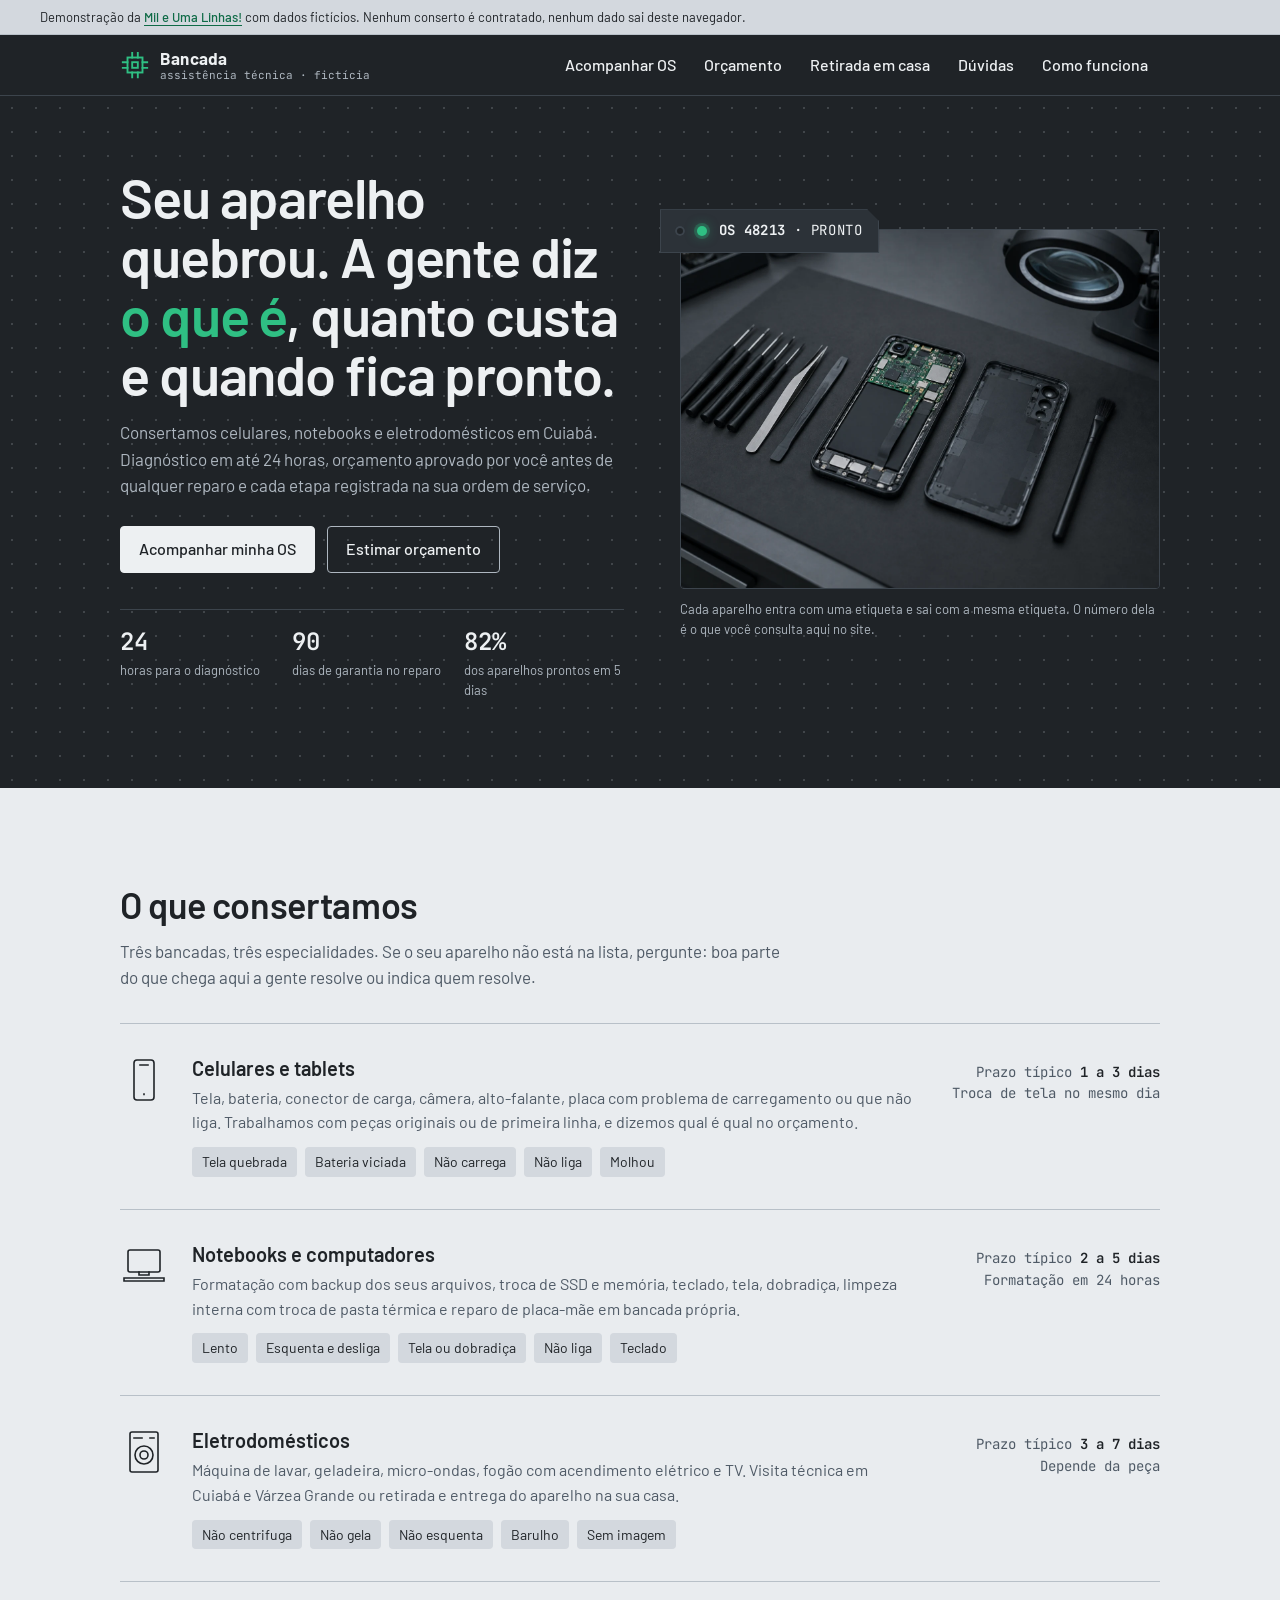
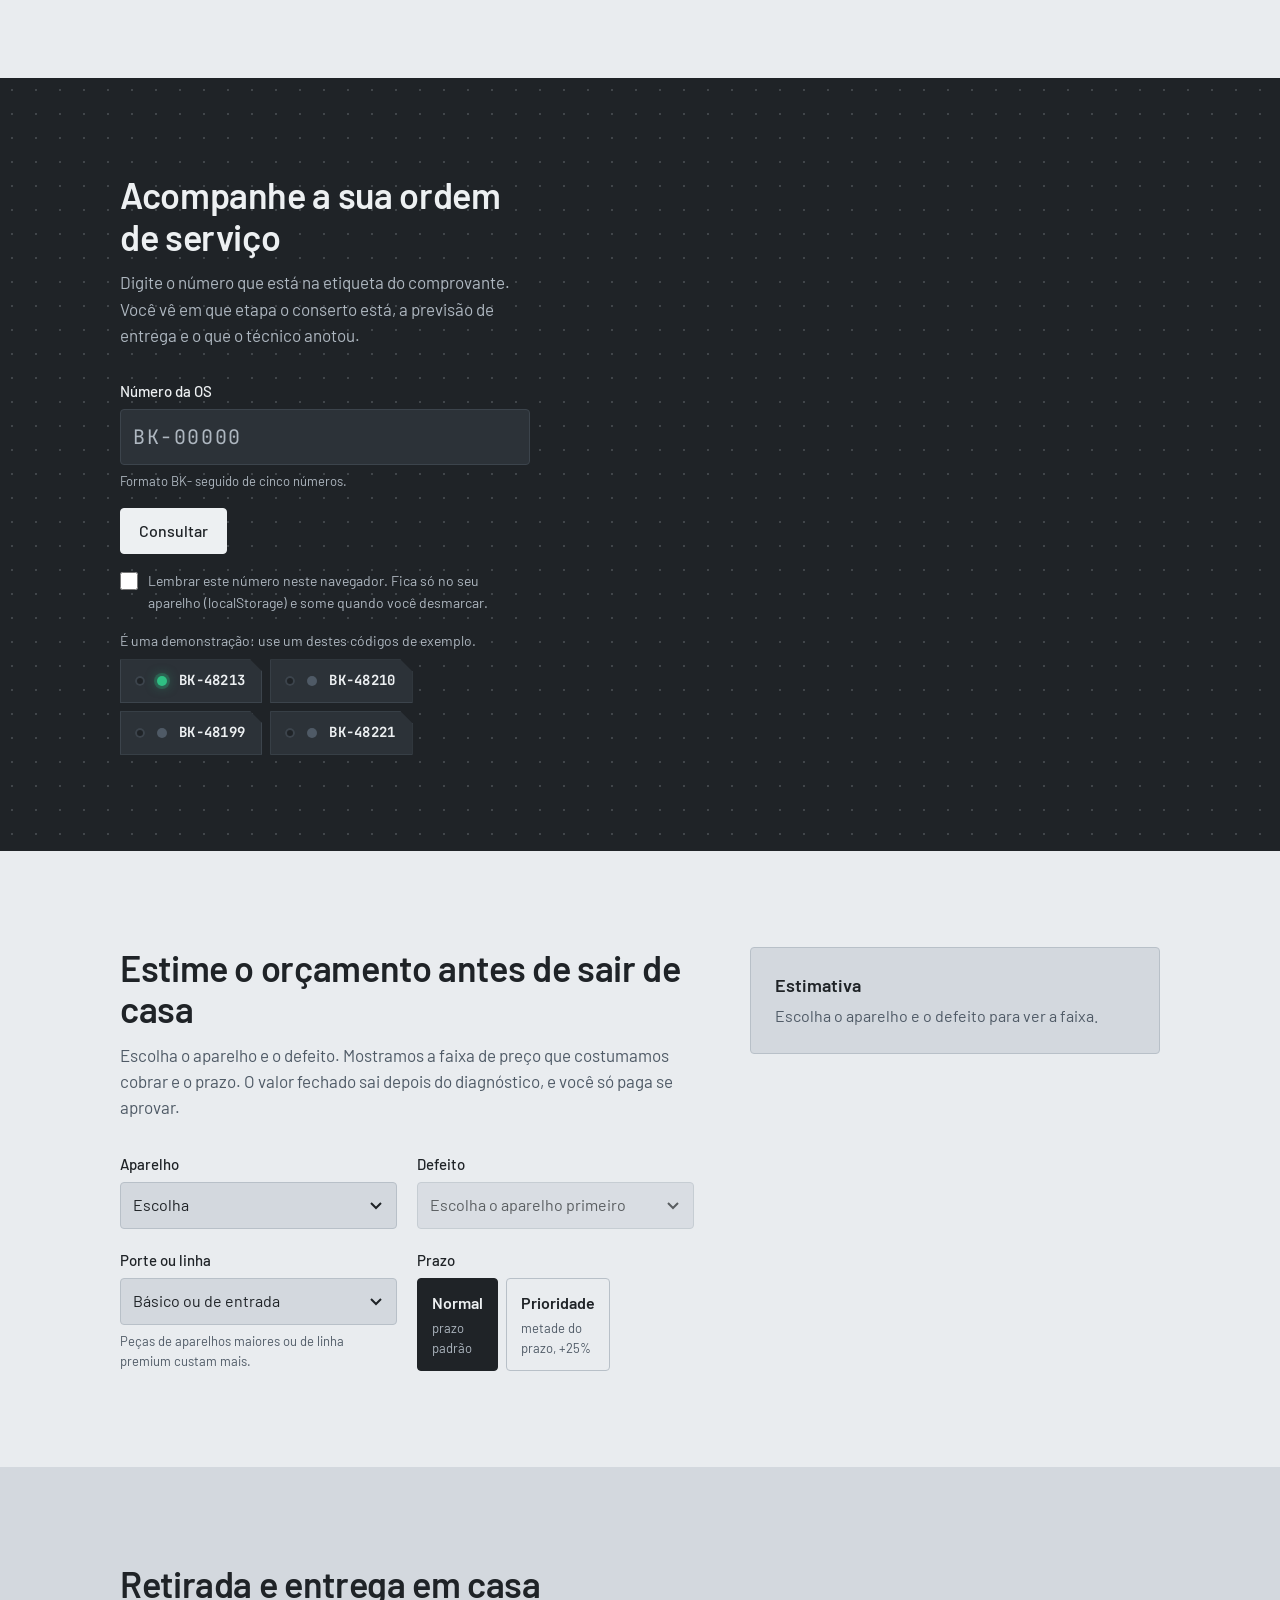
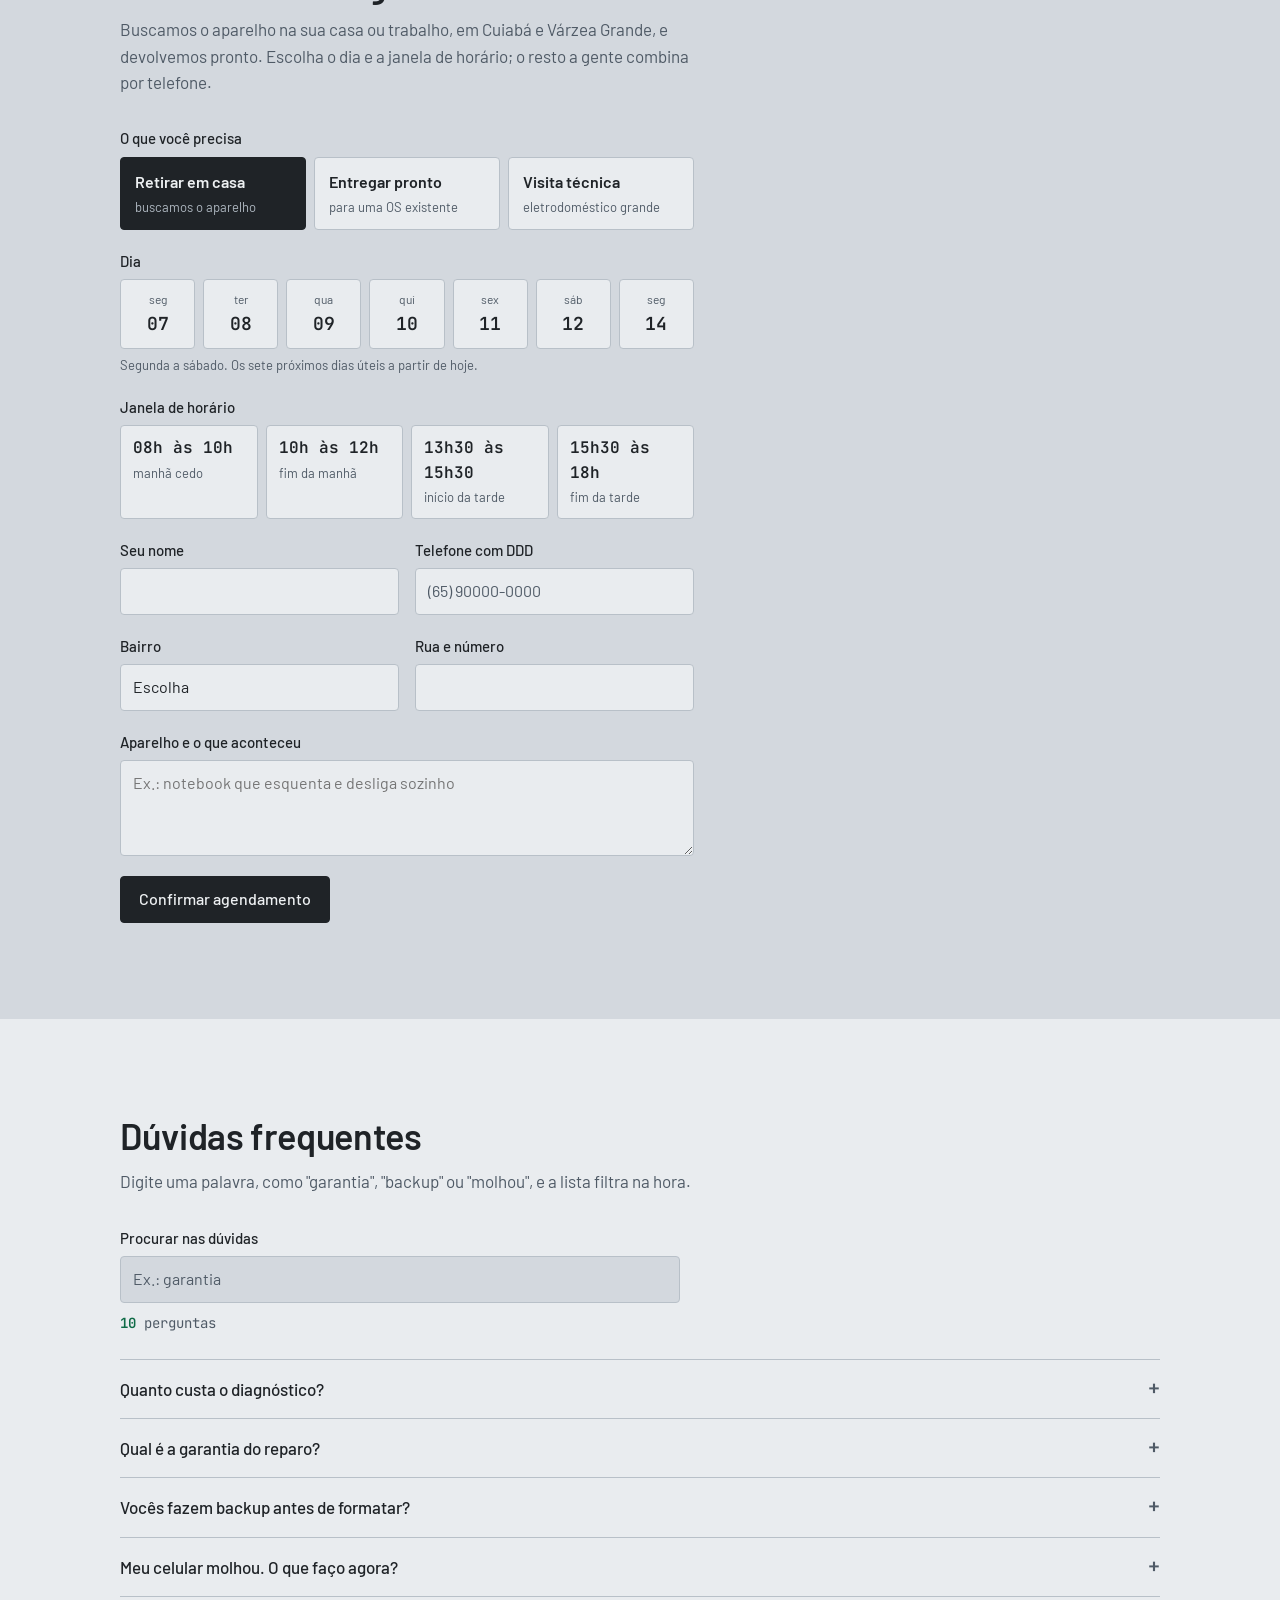
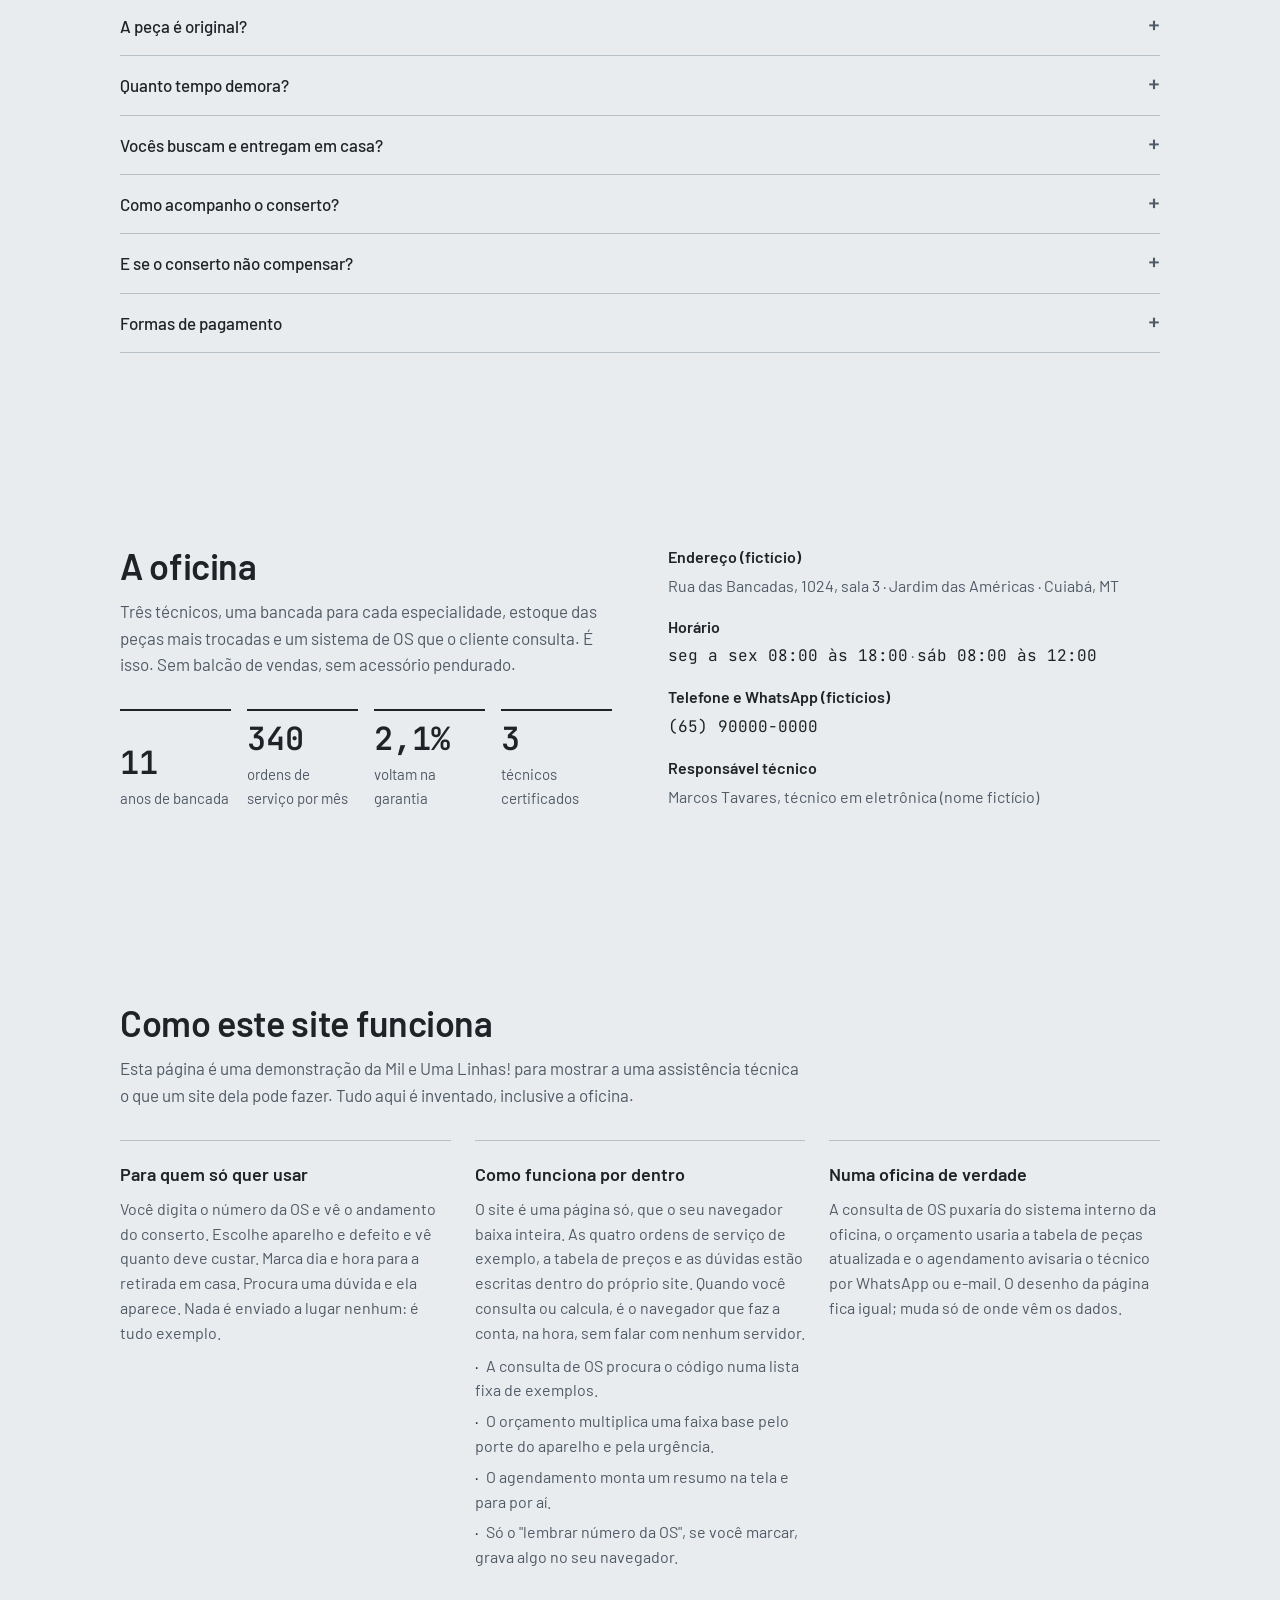
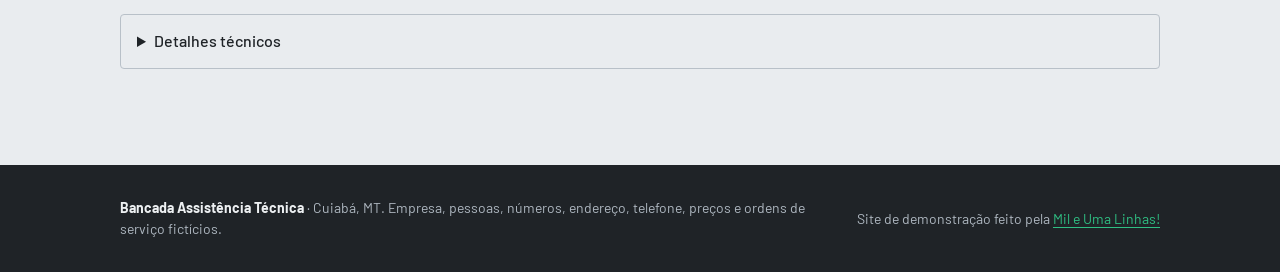
==== commit 77524534: "Troca o hero por foto gerada no Canva Substitui img/hero.webp, antes uma composicao provisoria feita" ====
--- a/index.html
+++ b/index.html
@@ -57,7 +57,7 @@
         </div>
         <figure class="hero-figura entra entra-5">
           <div class="hero-moldura">
-            <img class="hero-foto" src="img/hero.webp" width="1600" height="1200" alt="Bancada de assistência técnica com tapete antiestático cinza-chumbo, ferramentas de precisão alinhadas e uma placa de circuito verde com um LED aceso." fetchpriority="high">
+            <img class="hero-foto" src="img/hero.webp" width="1440" height="1080" alt="Celular aberto sobre tapete antiestático, com pinças e chaves de precisão alinhadas ao lado e uma lupa com luz ao fundo." fetchpriority="high">
           </div>
           <p class="etiqueta hero-etiqueta" aria-label="Exemplo de etiqueta de ordem de serviço: OS 48213, pronto"><span class="led led-aceso" aria-hidden="true"></span><span><strong>OS 48213</strong> · pronto</span></p>
           <figcaption class="hero-legenda">Cada aparelho entra com uma etiqueta e sai com a mesma etiqueta. O número dela é o que você consulta aqui no site.</figcaption>
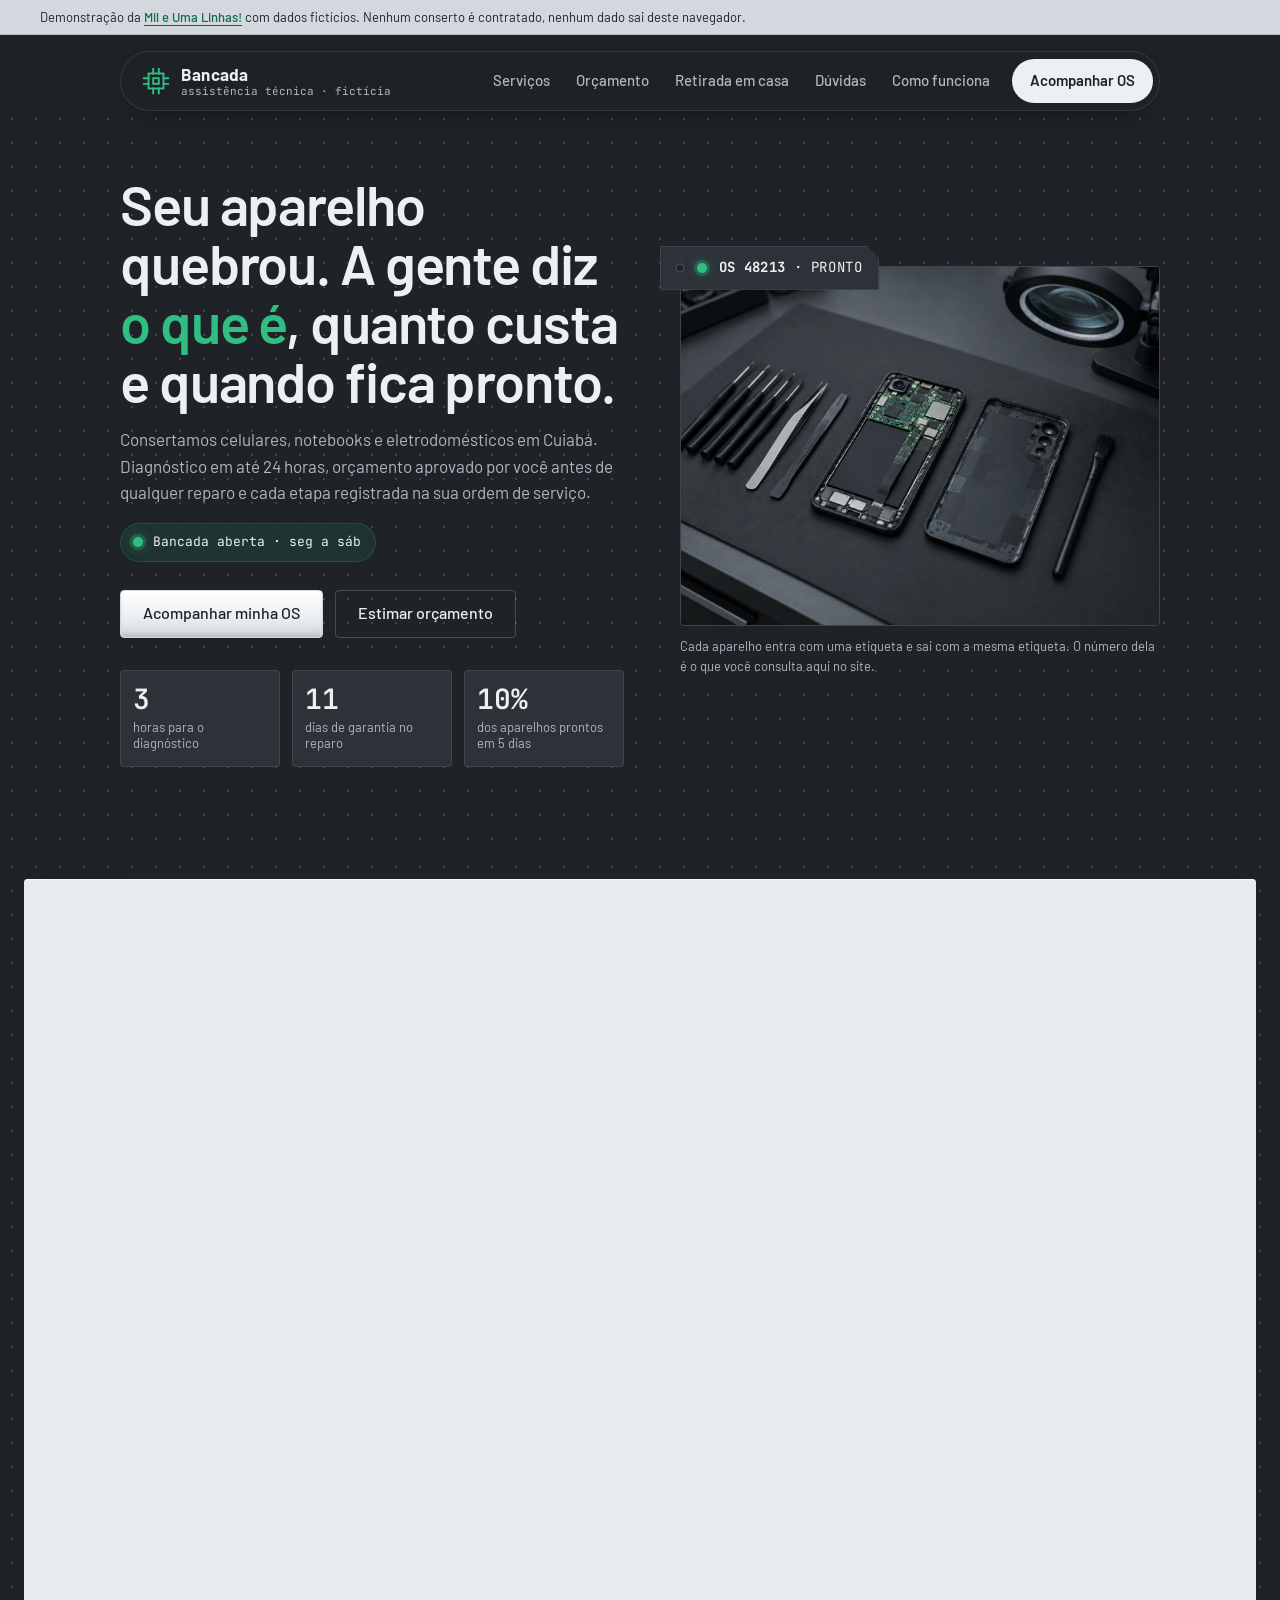
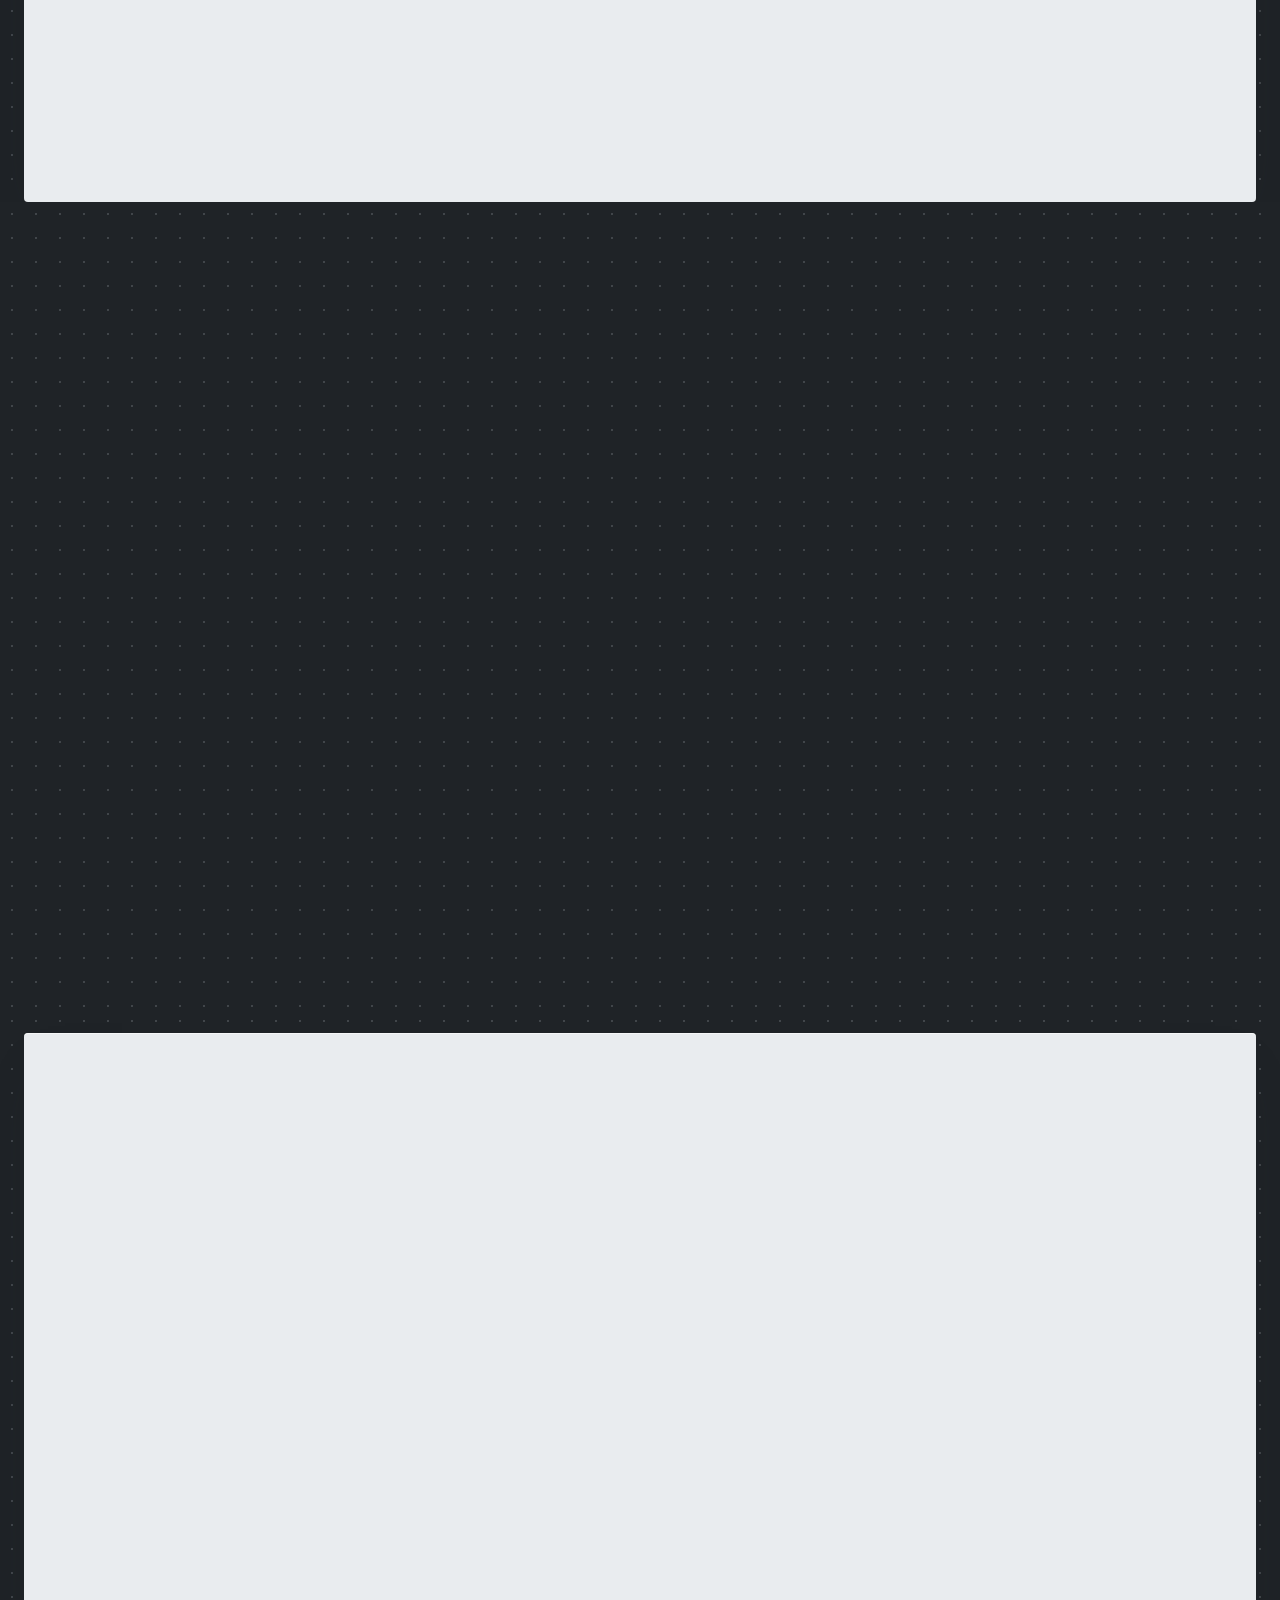
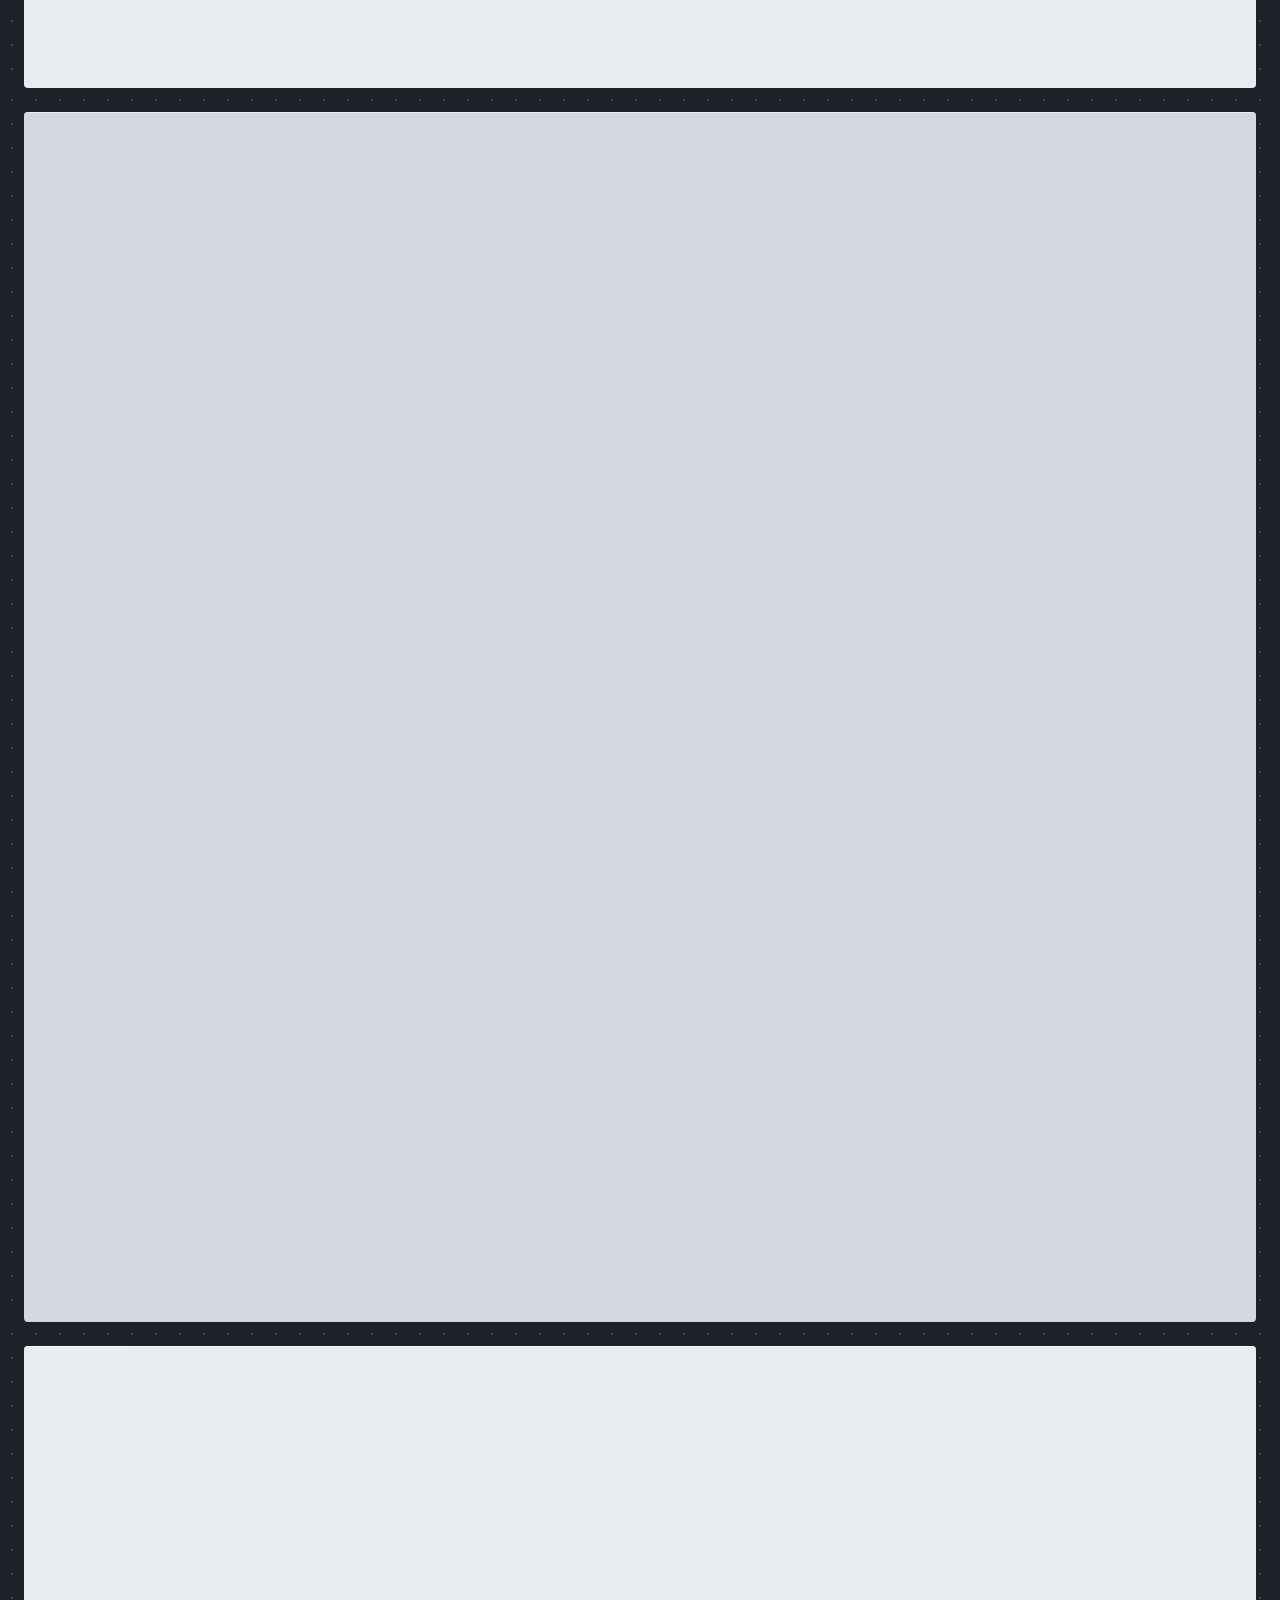
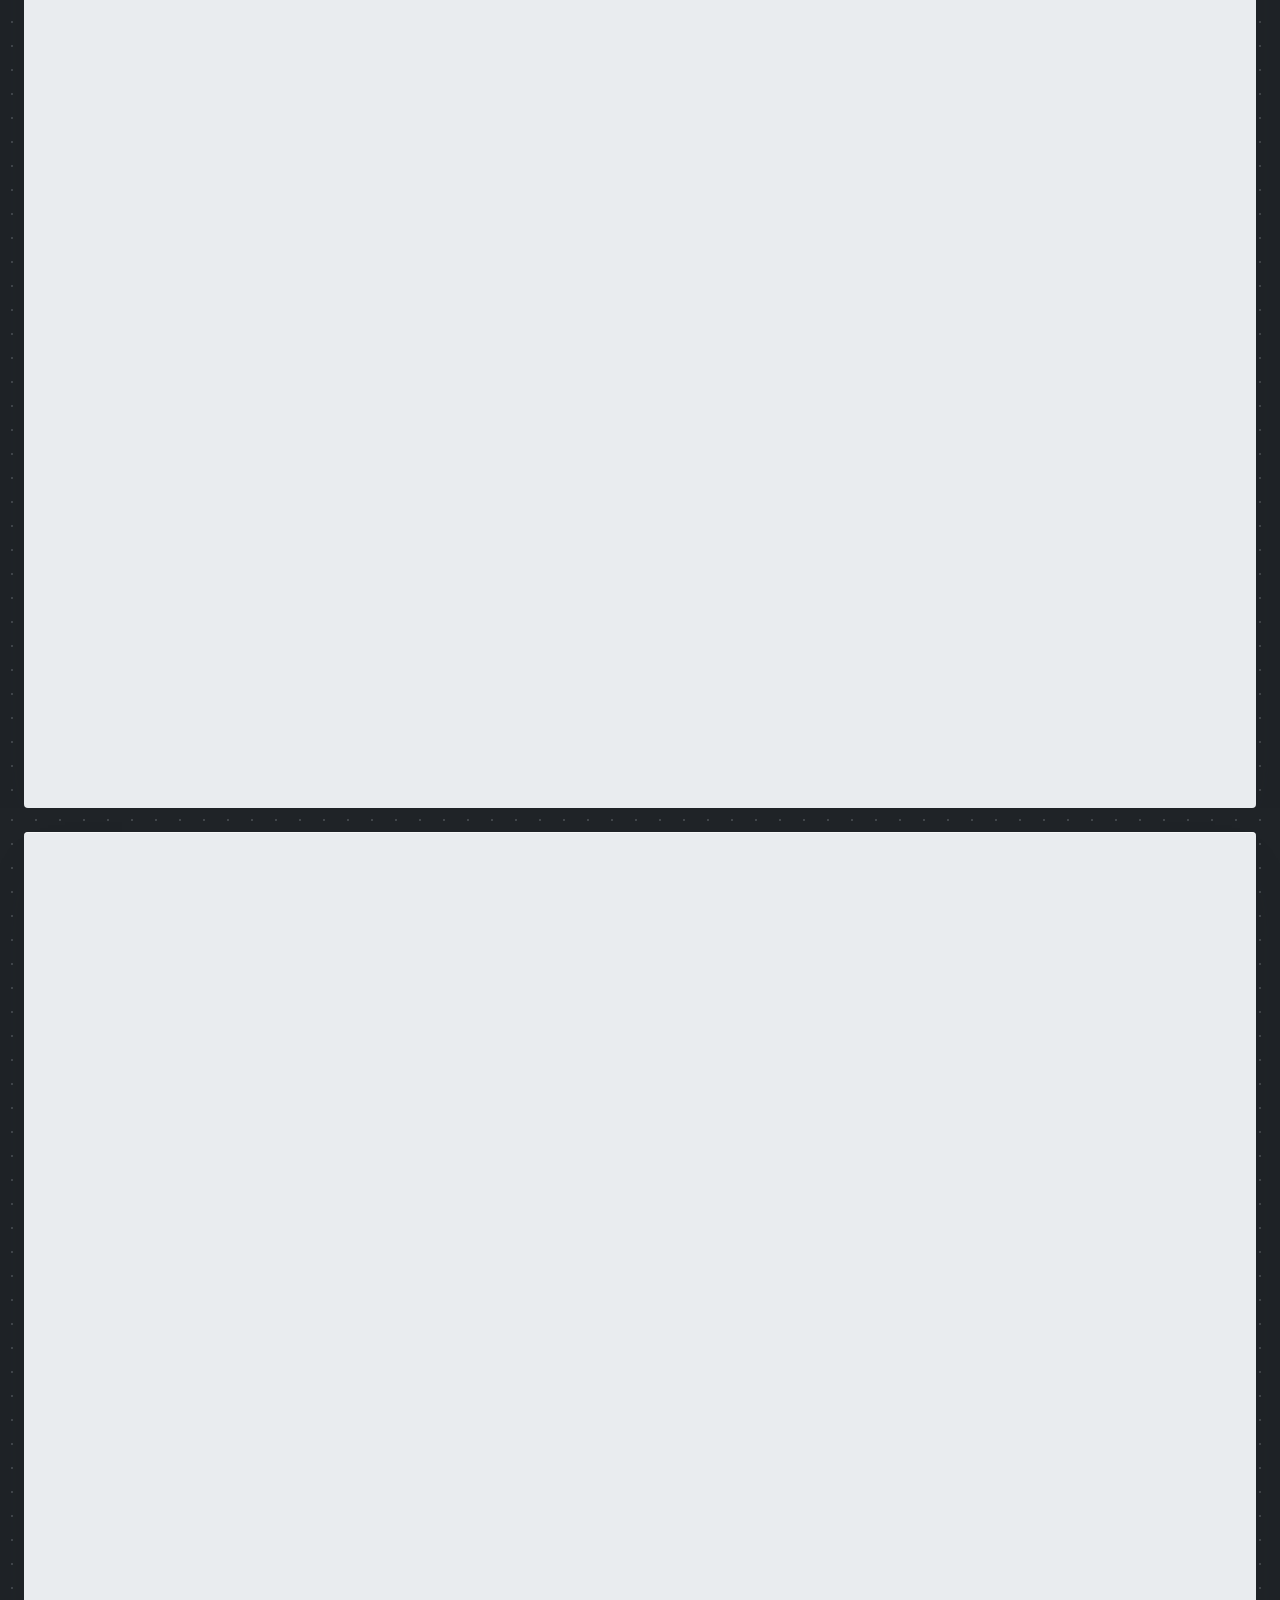
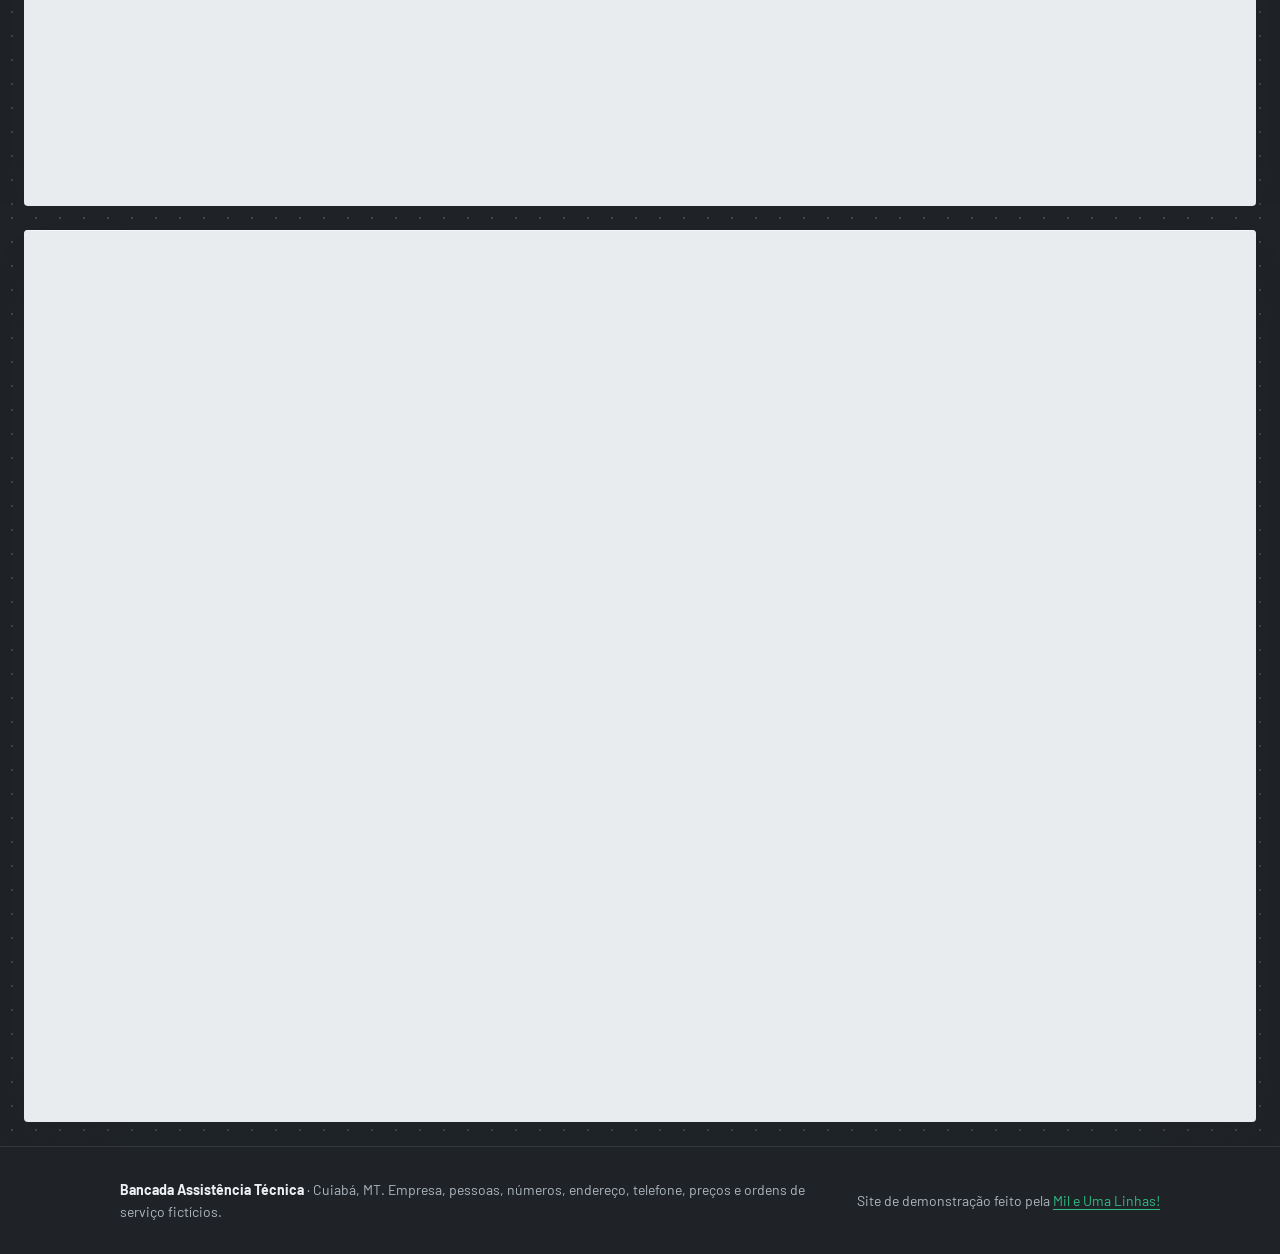
==== commit 87349fdb: "Leva final de design: placas, pílula e terminal Aplica os padrões dos design systems developer-monet" ====
--- a/index.html
+++ b/index.html
@@ -29,11 +29,12 @@
         Menu
       </button>
       <nav class="menu" id="menu" aria-label="Seções do site">
-        <a href="#acompanhar">Acompanhar OS</a>
+        <a href="#servicos">Serviços</a>
         <a href="#orcamento">Orçamento</a>
         <a href="#retirada">Retirada em casa</a>
         <a href="#duvidas">Dúvidas</a>
         <a href="#como-funciona">Como funciona</a>
+        <a class="menu-acao" href="#acompanhar">Acompanhar OS</a>
       </nav>
     </div>
   </header>
@@ -45,14 +46,15 @@
         <div>
           <h1 id="titulo-hero" class="entra">Seu aparelho quebrou. A gente diz <span class="grifo">o que é</span>, quanto custa e quando fica pronto.</h1>
           <p class="hero-apoio entra entra-2">Consertamos celulares, notebooks e eletrodomésticos em Cuiabá. Diagnóstico em até 24 horas, orçamento aprovado por você antes de qualquer reparo e cada etapa registrada na sua ordem de serviço.</p>
+          <p class="selo entra entra-2"><span class="led led-aceso" aria-hidden="true"></span>Bancada aberta · seg a sáb</p>
           <div class="hero-acoes entra entra-3">
             <a class="botao" href="#acompanhar">Acompanhar minha OS</a>
             <a class="botao botao-contorno" href="#orcamento">Estimar orçamento</a>
           </div>
           <dl class="hero-numeros entra entra-4">
-            <div><dt>horas para o diagnóstico</dt><dd>24</dd></div>
-            <div><dt>dias de garantia no reparo</dt><dd>90</dd></div>
-            <div><dt>dos aparelhos prontos em 5 dias</dt><dd>82%</dd></div>
+            <div><dt>horas para o diagnóstico</dt><dd data-alvo="24">24</dd></div>
+            <div><dt>dias de garantia no reparo</dt><dd data-alvo="90">90</dd></div>
+            <div><dt>dos aparelhos prontos em 5 dias</dt><dd data-alvo="82" data-sufixo="%">82%</dd></div>
           </dl>
         </div>
         <figure class="hero-figura entra entra-5">
@@ -67,14 +69,17 @@
 
     <!-- Serviços -->
     <section class="bloco claro" id="servicos" aria-labelledby="titulo-servicos">
+      <div class="placa">
       <div class="miolo">
         <div class="cabecalho-bloco">
+          <p class="olho"><span class="regua" aria-hidden="true"></span>serviços</p>
           <h2 id="titulo-servicos">O que consertamos</h2>
           <p>Três bancadas, três especialidades. Se o seu aparelho não está na lista, pergunte: boa parte do que chega aqui a gente resolve ou indica quem resolve.</p>
         </div>
         <ul class="servicos-lista">
           <li class="servico">
-            <svg class="servico-icone" viewBox="0 0 48 48" aria-hidden="true" focusable="false"><rect x="14" y="4" width="20" height="40" rx="3"/><path d="M20 9h8M24 38v.5"/></svg>
+            <span class="servico-indice" aria-hidden="true">01</span>
+            <figure class="servico-foto"><img src="img/servico-celular-placa.webp" width="1024" height="1024" alt="Mãos adultas com luvas pretas segurando uma pinça sobre a placa lógica verde-escura de um celular aberto, em tapete antiestático chumbo." loading="lazy" decoding="async"></figure>
             <div>
               <h3>Celulares e tablets</h3>
               <p>Tela, bateria, conector de carga, câmera, alto-falante, placa com problema de carregamento ou que não liga. Trabalhamos com peças originais ou de primeira linha, e dizemos qual é qual no orçamento.</p>
@@ -85,7 +90,8 @@
             <p class="servico-prazo">Prazo típico <strong>1 a 3 dias</strong><br>Troca de tela no mesmo dia</p>
           </li>
           <li class="servico">
-            <svg class="servico-icone" viewBox="0 0 48 48" aria-hidden="true" focusable="false"><rect x="8" y="8" width="32" height="22" rx="2"/><path d="M4 36h40v3H4zM19 30v3h10v-3"/></svg>
+            <span class="servico-indice" aria-hidden="true">02</span>
+            <figure class="servico-foto"><img src="img/servico-notebook-aberto.webp" width="1024" height="1024" alt="Notebook aberto de cabeça para baixo com a tampa inferior removida, placa-mãe verde-escura e cooler expostos, chaves de precisão alinhadas ao lado." loading="lazy" decoding="async"></figure>
             <div>
               <h3>Notebooks e computadores</h3>
               <p>Formatação com backup dos seus arquivos, troca de SSD e memória, teclado, tela, dobradiça, limpeza interna com troca de pasta térmica e reparo de placa-mãe em bancada própria.</p>
@@ -96,7 +102,8 @@
             <p class="servico-prazo">Prazo típico <strong>2 a 5 dias</strong><br>Formatação em 24 horas</p>
           </li>
           <li class="servico">
-            <svg class="servico-icone" viewBox="0 0 48 48" aria-hidden="true" focusable="false"><rect x="10" y="4" width="28" height="40" rx="2"/><circle cx="24" cy="27" r="9"/><circle cx="24" cy="27" r="4"/><path d="M14 10h8M30 10h4"/></svg>
+            <span class="servico-indice" aria-hidden="true">03</span>
+            <figure class="servico-foto"><img src="img/servico-lavadora-placa.webp" width="1024" height="1024" alt="Painel traseiro de uma máquina de lavar aberto, mostrando a placa eletrônica verde e o chicote de fios, com um multímetro apoiado ao lado." loading="lazy" decoding="async"></figure>
             <div>
               <h3>Eletrodomésticos</h3>
               <p>Máquina de lavar, geladeira, micro-ondas, fogão com acendimento elétrico e TV. Visita técnica em Cuiabá e Várzea Grande ou retirada e entrega do aparelho na sua casa.</p>
@@ -108,6 +115,7 @@
           </li>
         </ul>
       </div>
+      </div>
     </section>
 
     <!-- Acompanhar OS -->
@@ -115,13 +123,17 @@
       <div class="miolo os-grade">
         <div>
           <div class="cabecalho-bloco">
+            <p class="olho"><span class="regua" aria-hidden="true"></span>ordem de serviço</p>
             <h2 id="titulo-os">Acompanhe a sua ordem de serviço</h2>
             <p>Digite o número que está na etiqueta do comprovante. Você vê em que etapa o conserto está, a previsão de entrega e o que o técnico anotou.</p>
           </div>
           <form class="os-form" id="form-os" novalidate>
             <div class="campo">
               <label for="codigo-os">Número da OS</label>
-              <input id="codigo-os" name="codigo" type="text" inputmode="text" autocomplete="off" autocapitalize="characters" spellcheck="false" placeholder="BK-00000" maxlength="8" aria-describedby="dica-os erro-os">
+              <div class="busca">
+                <svg class="busca-icone" viewBox="0 0 16 16" aria-hidden="true" focusable="false"><circle cx="7" cy="7" r="4.5"/><path d="M10.5 10.5 14 14"/></svg>
+                <input id="codigo-os" name="codigo" type="text" inputmode="text" autocomplete="off" autocapitalize="characters" spellcheck="false" placeholder="BK-00000" maxlength="8" aria-describedby="dica-os erro-os">
+              </div>
               <span class="dica" id="dica-os">Formato BK- seguido de cinco números.</span>
               <p class="erro-msg" id="erro-os" aria-live="polite"></p>
             </div>
@@ -143,6 +155,11 @@
             </div>
           </form>
         </div>
+        <div class="os-coluna" id="os-coluna">
+          <figure class="os-foto">
+            <img src="img/prateleira-aparelhos-etiquetados.webp" width="1456" height="816" alt="Prateleira de aço com celulares e notebooks embalados em saquinhos, cada um com uma etiqueta de papel branca amarrada, sob luz fria de oficina." loading="lazy" decoding="async">
+            <figcaption>Cada aparelho fica na prateleira com a sua etiqueta até a retirada.</figcaption>
+          </figure>
         <div aria-live="polite">
           <div class="os-resultado" id="os-resultado">
             <div class="os-cabeca">
@@ -158,21 +175,31 @@
               <div><dt>Previsão</dt><dd id="os-previsao" class="destaque">00/00</dd></div>
               <div><dt>Técnico</dt><dd id="os-tecnico">Nome</dd></div>
             </dl>
-            <div class="trilho" aria-hidden="true"><div class="trilho-barra" id="os-barra"></div></div>
-            <ol class="passos" id="os-passos" aria-label="Linha do tempo da ordem de serviço"></ol>
+            <div class="trilho" aria-hidden="true">
+              <div class="trilho-barra" id="os-barra">
+                <span class="trilho-col">recebido</span><span class="trilho-col">diagnóstico</span><span class="trilho-col">peça</span><span class="trilho-col">reparo</span><span class="trilho-col">pronto</span>
+              </div>
+            </div>
+            <div class="terminal">
+              <p class="terminal-titulo" aria-hidden="true"><span class="terminal-pontos"></span>notas-do-tecnico.log</p>
+              <ol class="passos" id="os-passos" aria-label="Linha do tempo da ordem de serviço"></ol>
+            </div>
           </div>
           <div class="os-nada" id="os-nada">
             <strong>Não achei essa OS.</strong> Confira o número na etiqueta do comprovante. Nesta demonstração só existem os quatro códigos de exemplo ao lado.
           </div>
         </div>
+        </div>
       </div>
     </section>
 
     <!-- Orçamento -->
     <section class="bloco claro" id="orcamento" aria-labelledby="titulo-orc">
+      <div class="placa">
       <div class="miolo orc-grade">
         <div>
           <div class="cabecalho-bloco">
+            <p class="olho"><span class="regua" aria-hidden="true"></span>orçamento</p>
             <h2 id="titulo-orc">Estime o orçamento antes de sair de casa</h2>
             <p>Escolha o aparelho e o defeito. Mostramos a faixa de preço que costumamos cobrar e o prazo. O valor fechado sai depois do diagnóstico, e você só paga se aprovar.</p>
           </div>
@@ -224,13 +251,16 @@
           </div>
         </aside>
       </div>
+      </div>
     </section>
 
     <!-- Retirada e entrega -->
     <section class="bloco inox claro" id="retirada" aria-labelledby="titulo-ag">
+      <div class="placa">
       <div class="miolo ag-grade">
         <div>
           <div class="cabecalho-bloco">
+            <p class="olho"><span class="regua" aria-hidden="true"></span>retirada e entrega</p>
             <h2 id="titulo-ag">Retirada e entrega em casa</h2>
             <p>Buscamos o aparelho na sua casa ou trabalho, em Cuiabá e Várzea Grande, e devolvemos pronto. Escolha o dia e a janela de horário; o resto a gente combina por telefone.</p>
           </div>
@@ -246,6 +276,7 @@
             <div class="campo">
               <span class="rotulo" id="rotulo-dia">Dia</span>
               <div class="dias" id="ag-dias" role="group" aria-labelledby="rotulo-dia"></div>
+              <p class="dias-legenda"><span><i class="ponto ponto-livre" aria-hidden="true"></i>livre</span><span><i class="ponto ponto-parcial" aria-hidden="true"></i>parte ocupada</span><span><i class="ponto ponto-cheio" aria-hidden="true"></i>dia cheio</span></p>
               <span class="dica">Segunda a sábado. Os sete próximos dias úteis a partir de hoje.</span>
             </div>
             <div class="campo">
@@ -306,6 +337,11 @@
             </div>
           </form>
         </div>
+        <div class="ag-lado" id="ag-lado">
+        <figure class="ag-foto">
+          <img src="img/caixa-transporte-retirada.webp" width="1456" height="1088" alt="Caixa de transporte acolchoada aberta com um notebook embalado e uma etiqueta de papel em branco, ao lado da porta aberta de um veículo cinza sem marca." loading="lazy" decoding="async">
+          <figcaption>O aparelho viaja em caixa acolchoada, embalado e etiquetado, da sua casa até a bancada.</figcaption>
+        </figure>
         <aside class="ag-resumo" id="ag-resumo" aria-live="polite">
           <h3><span class="led led-aceso" aria-hidden="true"></span>Agendamento registrado</h3>
           <p id="ag-resumo-frase">Nesta demonstração, nada foi enviado. Numa oficina real, este resumo chegaria por WhatsApp e o técnico confirmaria.</p>
@@ -313,20 +349,27 @@
           <p class="ag-aviso">Chegando, o técnico confere o aparelho com você, cola a etiqueta de OS e entrega o comprovante com o número para acompanhar aqui no site.</p>
           <button class="botao" type="button" id="ag-novo">Fazer outro agendamento</button>
         </aside>
+        </div>
+      </div>
       </div>
     </section>
 
     <!-- Dúvidas -->
     <section class="bloco claro" id="duvidas" aria-labelledby="titulo-faq">
+      <div class="placa">
       <div class="miolo">
         <div class="cabecalho-bloco">
+          <p class="olho"><span class="regua" aria-hidden="true"></span>dúvidas</p>
           <h2 id="titulo-faq">Dúvidas frequentes</h2>
           <p>Digite uma palavra, como "garantia", "backup" ou "molhou", e a lista filtra na hora.</p>
         </div>
         <div class="faq-busca">
           <div class="campo">
             <label for="faq-campo">Procurar nas dúvidas</label>
-            <input id="faq-campo" type="search" autocomplete="off" placeholder="Ex.: garantia">
+            <div class="busca">
+              <svg class="busca-icone" viewBox="0 0 16 16" aria-hidden="true" focusable="false"><circle cx="7" cy="7" r="4.5"/><path d="M10.5 10.5 14 14"/></svg>
+              <input id="faq-campo" type="search" autocomplete="off" placeholder="Ex.: garantia">
+            </div>
           </div>
           <p class="faq-contagem" id="faq-contagem" aria-live="polite"></p>
         </div>
@@ -374,36 +417,50 @@
         </div>
         <p class="faq-nada" id="faq-nada">Nenhuma dúvida com essa palavra. Tente outra, como "prazo" ou "pagamento", ou pergunte ao agendar a retirada.</p>
       </div>
+      </div>
     </section>
 
     <!-- Oficina -->
     <section class="bloco claro" id="oficina" aria-labelledby="titulo-oficina">
+      <div class="placa">
       <div class="miolo oficina-grade">
         <div>
           <div class="cabecalho-bloco">
+            <p class="olho"><span class="regua" aria-hidden="true"></span>oficina</p>
             <h2 id="titulo-oficina">A oficina</h2>
             <p>Três técnicos, uma bancada para cada especialidade, estoque das peças mais trocadas e um sistema de OS que o cliente consulta. É isso. Sem balcão de vendas, sem acessório pendurado.</p>
           </div>
+          <figure class="oficina-foto">
+            <img src="img/oficina-bancadas.webp" width="1456" height="970" alt="Oficina de assistência técnica com três bancadas em linha, tapetes antiestáticos chumbo, lupas com anel de luz e parede de chapa perfurada com ferramentas." loading="lazy" decoding="async">
+          </figure>
           <dl class="oficina-numeros">
             <div><dt>anos de bancada</dt><dd>11</dd></div>
             <div><dt>ordens de serviço por mês</dt><dd>340</dd></div>
-            <div><dt>voltam na garantia</dt><dd>2,1%</dd></div>
+            <div><dt>voltam na garantia</dt><dd>2,1%</dd><dd class="kpi-chip">menos de 3%</dd></div>
             <div><dt>técnicos certificados</dt><dd>3</dd></div>
           </dl>
         </div>
+        <div class="oficina-lado">
+        <figure class="responsavel-foto">
+          <img src="img/tecnico-lupa.webp" width="1088" height="1456" alt="Técnico adulto visto de costas e de perfil, inclinado sobre uma lupa de bancada acesa, com o rosto fora de foco e uma placa de circuito verde sob a luz." loading="lazy" decoding="async">
+        </figure>
         <dl class="oficina-dados">
           <div><dt>Endereço (fictício)</dt><dd>Rua das Bancadas, 1024, sala 3 · Jardim das Américas · Cuiabá, MT</dd></div>
           <div><dt>Horário</dt><dd><span class="mono">seg a sex 08:00 às 18:00</span> · <span class="mono">sáb 08:00 às 12:00</span></dd></div>
           <div><dt>Telefone e WhatsApp (fictícios)</dt><dd><span class="mono">(65) 90000-0000</span></dd></div>
           <div><dt>Responsável técnico</dt><dd>Marcos Tavares, técnico em eletrônica (nome fictício)</dd></div>
         </dl>
+        </div>
+      </div>
       </div>
     </section>
 
     <!-- Como isto funciona -->
     <section class="bloco claro" id="como-funciona" aria-labelledby="titulo-como">
+      <div class="placa">
       <div class="miolo">
         <div class="cabecalho-bloco">
+          <p class="olho"><span class="regua" aria-hidden="true"></span>como funciona</p>
           <h2 id="titulo-como">Como este site funciona</h2>
           <p>Esta página é uma demonstração da Mil e Uma Linhas! para mostrar a uma assistência técnica o que um site dela pode fazer. Tudo aqui é inventado, inclusive a oficina.</p>
         </div>
@@ -432,13 +489,14 @@
           <div class="tecnico-corpo">
             <p>HTML, CSS e JavaScript puros, sem framework, sem CDN e sem analytics. Um arquivo <code>css/estilo.css</code> e um <code>js/site.js</code>, carregados pelo próprio domínio.</p>
             <p><code>Content-Security-Policy</code> por meta: <code>default-src 'self'; script-src 'self'; style-src 'self'; img-src 'self' data:; connect-src 'none'; form-action 'none'</code>. Nenhum script inline, nenhum estilo inline, nenhum <code>fetch</code>. Os formulários têm <code>novalidate</code> e <code>preventDefault</code>; não existe <code>action</code>.</p>
-            <p>Fontes locais em <code>fonts/</code> (Barlow e JetBrains Mono, licença SIL OFL 1.1, subconjunto latino em woff2). A imagem do hero é um webp local de 1600 x 1200.</p>
+            <p>Fontes locais em <code>fonts/</code> (Barlow e JetBrains Mono, licença SIL OFL 1.1, subconjunto latino em woff2). As fotos em <code>img/</code> são webp locais gerados por IA no Canva, ilustrativos.</p>
             <p>Os dados de exemplo (OS, tabela de preços, janelas indisponíveis) são constantes em <code>js/site.js</code>. O estado da interface é guardado em atributos <code>aria-pressed</code>, <code>hidden</code> e classes; a barra de progresso da OS usa classes <code>p1</code> a <code>p5</code> para não precisar de estilo inline.</p>
             <p>Único uso de <code>localStorage</code>: a chave <code>bancada-os</code>, com o último código consultado, só quando a caixa "lembrar" está marcada. Desmarcar apaga a chave. O acesso fica em <code>try/catch</code> para navegadores que bloqueiam armazenamento.</p>
             <p>Acessibilidade: <code>lang="pt-BR"</code>, link para pular ao conteúdo, foco visível, botões de verdade para dias e janelas (com <code>aria-pressed</code>), regiões <code>aria-live</code> para os resultados, contraste AA em todos os pares de cor e <code>prefers-reduced-motion</code> respeitado.</p>
             <p>Testes: <code>tests/site.cjs</code> com Playwright em 1280x900, iPhone 13 e 320px, verificando console limpo, ausência de rolagem horizontal, textos não cortados e cada função de ponta a ponta.</p>
           </div>
         </details>
+      </div>
       </div>
     </section>
   </main>
--- a/css/estilo.css
+++ b/css/estilo.css
@@ -59,6 +59,17 @@
   --margem: 20px;
   --raio: 4px;
   --dur: 150ms;
+  --faixa: 12px;            /* faixa Chumbo em volta das placas claras */
+  --topo-altura: 60px;      /* altura da pílula de navegação */
+  --topo-folga: 16px;       /* distância da pílula ao topo da tela */
+  --papel-5: rgba(237, 240, 242, 0.05);
+  --papel-10: rgba(237, 240, 242, 0.1);
+  --papel-20: rgba(237, 240, 242, 0.2);
+  --verde-10: rgba(47, 191, 131, 0.1);
+  --verde-20: rgba(47, 191, 131, 0.2);
+  --verde-30: rgba(47, 191, 131, 0.3);
+  --verde-40: rgba(47, 191, 131, 0.4);
+  --inox-50: rgba(211, 216, 222, 0.5);
 }
 
 *,
@@ -80,6 +91,7 @@
 h1, h2, h3, h4, p, ul, ol, dl, figure { margin: 0; }
 ul, ol { padding: 0; list-style: none; }
 img, svg { display: block; max-width: 100%; }
+.os-foto img, .ag-foto img, .oficina-foto img, .responsavel-foto img { height: auto; }
 [hidden] { display: none !important; }
 button, input, select, textarea { font: inherit; color: inherit; }
 a { color: var(--verde-placa); text-decoration-thickness: 1px; text-underline-offset: 3px; }
@@ -141,21 +153,32 @@
 }
 .faixa-demo a { color: var(--verde-placa); font-weight: 500; }
 
-/* Cabeçalho */
+/* Cabeçalho: pílula flutuante sticky com blur (developer-monetizati) */
 .topo {
   position: sticky;
-  top: 0;
+  top: var(--topo-folga);
   z-index: 50;
-  background: var(--chumbo);
+  padding: var(--topo-folga) var(--margem) 0;
+  margin-bottom: calc(-1 * (var(--topo-altura) + var(--topo-folga)));
+  background: transparent;
   color: var(--papel);
-  border-bottom: 1px solid var(--chumbo-borda);
+  pointer-events: none;
 }
 .topo-linha {
+  position: relative;
   display: flex;
   align-items: center;
   justify-content: space-between;
   gap: 16px;
-  min-height: 60px;
+  min-height: var(--topo-altura);
+  padding: 6px 6px 6px 16px;
+  background: rgba(31, 35, 39, 0.9);
+  border: 1px solid var(--papel-10);
+  border-radius: 999px;
+  -webkit-backdrop-filter: blur(12px);
+  backdrop-filter: blur(12px);
+  box-shadow: 0 12px 32px -16px rgba(0, 0, 0, 0.6);
+  pointer-events: auto;
 }
 .marca, .escuro a.marca {
   display: inline-flex;
@@ -174,44 +197,67 @@
 }
 .marca-texto { display: flex; flex-direction: column; line-height: 1.1; }
 .marca-nome { font-weight: 700; font-size: 1.0625rem; letter-spacing: 0.01em; }
-.marca-sub { font-family: var(--mono); font-size: 0.6875rem; color: var(--grafite-claro); margin-top: 2px; }
+.marca-sub { display: none; font-family: var(--mono); font-size: 0.6875rem; color: var(--grafite-claro); margin-top: 2px; white-space: nowrap; }
 
 .menu-botao {
   display: inline-flex;
   align-items: center;
   gap: 8px;
-  padding: 8px 12px;
-  background: transparent;
-  border: 1px solid var(--chumbo-borda);
-  border-radius: var(--raio);
+  min-height: 44px;
+  padding: 8px 14px;
+  background: var(--papel-5);
+  border: 1px solid var(--papel-10);
+  border-radius: 999px;
   color: var(--papel);
   cursor: pointer;
-}
+  transition: background 300ms cubic-bezier(0.4, 0, 0.2, 1);
+}
+.menu-botao:hover { background: var(--papel-10); }
 .menu-botao svg { width: 18px; height: 18px; stroke: currentColor; fill: none; stroke-width: 2; }
 .menu {
   display: none;
-  gap: 4px;
-}
-.menu a {
+  align-items: center;
+  gap: 2px;
+}
+.menu a, .escuro .menu a {
   display: block;
+  min-height: 44px;
   padding: 10px 12px;
-  color: var(--papel);
+  color: var(--grafite-claro);
   text-decoration: none;
   font-weight: 500;
-  border-radius: var(--raio);
-}
-.menu a:hover { background: var(--chumbo-claro); }
+  font-size: 0.9375rem;
+  border-radius: 999px;
+  transition: color 300ms cubic-bezier(0.4, 0, 0.2, 1), background 300ms cubic-bezier(0.4, 0, 0.2, 1);
+}
+.menu a:hover, .escuro .menu a:hover { color: var(--papel); background: var(--papel-5); }
+.menu a.atual, .escuro .menu a.atual { color: var(--verde); }
+.menu a.menu-acao, .escuro .menu a.menu-acao {
+  margin-left: 8px;
+  padding: 10px 18px;
+  background: var(--papel);
+  color: var(--chumbo);
+  font-weight: 600;
+}
+.menu a.menu-acao:hover, .escuro .menu a.menu-acao:hover { background: var(--inox); color: var(--chumbo); }
 .menu-aberto .menu {
   display: flex;
   flex-direction: column;
+  align-items: stretch;
   position: absolute;
   left: 0;
   right: 0;
-  top: 100%;
-  padding: 8px var(--margem) 16px;
+  top: calc(100% + 8px);
+  padding: 8px;
   background: var(--chumbo);
-  border-bottom: 1px solid var(--chumbo-borda);
-}
+  border: 1px solid var(--papel-10);
+  border-radius: 20px;
+  -webkit-backdrop-filter: blur(12px);
+  backdrop-filter: blur(12px);
+  box-shadow: 0 24px 48px -16px rgba(0, 0, 0, 0.6);
+}
+.menu-aberto .menu a { border-radius: 14px; }
+.menu-aberto .menu a.menu-acao { margin: 8px 0 0; text-align: center; }
 
 /* Blocos */
 .bloco { padding: 64px 0; }
@@ -221,7 +267,22 @@
   background-image: radial-gradient(circle, rgba(184, 192, 200, 0.22) 1px, transparent 1.2px);
   background-size: 24px 24px;
 }
-.inox { background: var(--inox); }
+
+/* Card canvas (futureui): a placa clara encaixada numa faixa Chumbo */
+.bloco.claro {
+  padding: var(--faixa) var(--faixa) 0;
+  background-color: var(--chumbo);
+  background-image: radial-gradient(circle, rgba(184, 192, 200, 0.22) 1px, transparent 1.2px);
+  background-size: 24px 24px;
+}
+main > .bloco.claro:last-child { padding-bottom: var(--faixa); }
+.placa {
+  padding: 56px 0;
+  background: var(--bancada);
+  border-radius: var(--raio);
+  box-shadow: 0 24px 48px -24px rgba(31, 35, 39, 0.35), inset 0 1px 0 rgba(255, 255, 255, 0.6);
+}
+.inox .placa { background: var(--inox); }
 
 .cabecalho-bloco { max-width: 680px; margin-bottom: 32px; }
 .cabecalho-bloco h2 {
@@ -233,32 +294,77 @@
 .cabecalho-bloco p { margin-top: 12px; color: var(--grafite); font-size: 1.0625rem; }
 .escuro .cabecalho-bloco p { color: var(--grafite-claro); }
 
-/* Botões */
+/* Eyebrow pair com régua (futureui) */
+.olho, .cabecalho-bloco p.olho {
+  display: flex;
+  align-items: center;
+  gap: 10px;
+  margin: 0 0 14px;
+  font-family: var(--mono);
+  font-size: 0.75rem;
+  letter-spacing: 0.04em;
+  color: var(--grafite);
+}
+.escuro .olho, .escuro .cabecalho-bloco p.olho { color: var(--grafite-claro); }
+.regua { display: inline-block; width: 16px; height: 1px; background: var(--grafite); }
+.escuro .regua { background: var(--grafite-claro); }
+
+/* Botões (futureui): degradê vertical, sombras internas e véu que sobe */
 .botao, a.botao {
+  position: relative;
+  isolation: isolate;
+  overflow: hidden;
   display: inline-flex;
   align-items: center;
   justify-content: center;
   gap: 8px;
-  min-height: 46px;
-  padding: 10px 18px;
-  background: var(--papel);
+  min-height: 48px;
+  padding: 10px 22px;
+  background: linear-gradient(180deg, #ffffff 0%, var(--papel) 55%, var(--inox) 100%);
   color: var(--chumbo);
-  border: 1px solid var(--papel);
-  border-radius: var(--raio);
+  border: 1px solid var(--inox);
+  border-radius: var(--raio);
+  box-shadow: inset 0 4px 6px -2px rgba(255, 255, 255, 0.9), inset 0 -4px 6px -2px rgba(31, 35, 39, 0.18);
   font-weight: 500;
   text-decoration: none;
   cursor: pointer;
-  transition: background var(--dur), color var(--dur), border-color var(--dur);
-}
-.botao:hover { background: var(--inox); border-color: var(--inox); }
-.botao-contorno, a.botao-contorno { background: transparent; color: var(--papel); border-color: var(--grafite-claro); }
-.botao-contorno:hover { background: var(--chumbo-claro); border-color: var(--papel); }
+  transition: color var(--dur), border-color var(--dur), transform var(--dur);
+}
+.botao::after {
+  content: "";
+  position: absolute;
+  inset: 0;
+  z-index: -1;
+  background: rgba(31, 35, 39, 0.1);
+  transform: translateY(100%);
+  transition: transform 300ms cubic-bezier(0.4, 0, 0.2, 1);
+}
+.botao:hover::after { transform: translateY(0); }
+.botao:active { transform: translateY(1px); }
+.botao-contorno, a.botao-contorno {
+  background: transparent;
+  color: var(--papel);
+  border-color: var(--papel-20);
+  box-shadow: none;
+}
+.botao-contorno::after { background: var(--papel-10); }
+.botao-contorno:hover { border-color: var(--grafite-claro); }
 .claro .botao, .claro a.botao,
-.botao-escuro { background: var(--chumbo); color: var(--papel); border-color: var(--chumbo); }
-.claro .botao:hover,
-.botao-escuro:hover { background: var(--chumbo-claro); border-color: var(--chumbo-claro); }
-.claro .botao-contorno, .claro a.botao-contorno { background: transparent; color: var(--chumbo); border-color: var(--grafite); }
-.claro .botao-contorno:hover { background: var(--inox); }
+.botao-escuro {
+  background: linear-gradient(180deg, var(--chumbo-borda) 0%, var(--chumbo-claro) 45%, var(--chumbo) 100%);
+  color: var(--papel);
+  border-color: var(--chumbo);
+  box-shadow: inset 0 4px 6px -2px rgba(255, 255, 255, 0.14), inset 0 -4px 6px -2px rgba(0, 0, 0, 0.5);
+}
+.claro .botao::after, .botao-escuro::after { background: var(--papel-10); }
+.claro .botao-contorno, .claro a.botao-contorno {
+  background: transparent;
+  color: var(--chumbo);
+  border-color: var(--linha);
+  box-shadow: none;
+}
+.claro .botao-contorno::after { background: var(--inox); }
+.claro .botao-contorno:hover { border-color: var(--grafite); }
 .botao:disabled { opacity: 0.5; cursor: not-allowed; }
 
 /* Etiqueta de OS: o elemento gráfico da marca */
@@ -288,10 +394,11 @@
 .escuro .etiqueta { background: var(--chumbo-claro); }
 .escuro .etiqueta::before { background: var(--chumbo); }
 .etiqueta strong { font-weight: 700; letter-spacing: 0.02em; }
-.etiqueta-botao { cursor: pointer; transition: border-color var(--dur), background var(--dur); }
+.etiqueta-botao { min-height: 44px; cursor: pointer; transition: border-color var(--dur), background var(--dur); }
 .etiqueta-botao:hover { border-color: var(--verde); }
 
 .led {
+  position: relative;
   width: 10px;
   height: 10px;
   flex: none;
@@ -303,9 +410,37 @@
   background: var(--verde);
   box-shadow: 0 0 0 3px rgba(47, 191, 131, 0.25), 0 0 12px rgba(47, 191, 131, 0.6);
 }
+/* Uptime badge (developer-monetizati): anel que se expande e some (ping) */
+.led-aceso::after {
+  content: "";
+  position: absolute;
+  inset: 0;
+  border-radius: 50%;
+  box-shadow: 0 0 0 0 rgba(47, 191, 131, 0.6);
+  animation: ping 1.5s cubic-bezier(0, 0, 0.2, 1) infinite;
+}
+@keyframes ping {
+  0% { box-shadow: 0 0 0 0 rgba(47, 191, 131, 0.6); }
+  75%, 100% { box-shadow: 0 0 0 9px rgba(47, 191, 131, 0); }
+}
+.selo {
+  display: inline-flex;
+  align-items: center;
+  gap: 10px;
+  margin-top: 18px;
+  padding: 8px 14px 8px 12px;
+  background: var(--verde-10);
+  border: 1px solid var(--verde-20);
+  border-radius: 999px;
+  font-family: var(--mono);
+  font-size: 0.8125rem;
+  color: var(--papel);
+  -webkit-backdrop-filter: blur(6px);
+  backdrop-filter: blur(6px);
+}
 
 /* Hero */
-.hero { padding: 48px 0 56px; overflow: hidden; }
+.hero { padding: calc(48px + var(--topo-altura) + var(--topo-folga)) 0 56px; overflow: hidden; }
 .hero-grade { display: grid; gap: 32px; }
 .hero h1 {
   font-size: 2.25rem;
@@ -323,17 +458,33 @@
   max-width: 520px;
 }
 .hero-acoes { display: flex; flex-wrap: wrap; gap: 12px; margin-top: 28px; }
+/* Metric cards (developer-monetizati): contador em rAF, números tabulares */
 .hero-numeros {
   display: grid;
   grid-template-columns: repeat(3, 1fr);
-  gap: 12px;
-  margin-top: 36px;
-  padding-top: 20px;
-  border-top: 1px solid var(--chumbo-borda);
-}
-.hero-numeros dt { font-size: 0.8125rem; color: var(--grafite-claro); order: 2; }
-.hero-numeros dd { margin: 0; font-family: var(--mono); font-size: 1.5rem; font-weight: 600; line-height: 1; order: 1; margin-bottom: 6px; }
-.hero-numeros div { display: flex; flex-direction: column; }
+  gap: 8px;
+  margin-top: 32px;
+}
+.hero-numeros dt { font-size: 0.75rem; line-height: 1.3; color: var(--grafite-claro); order: 2; }
+.hero-numeros dd {
+  margin: 0 0 6px;
+  font-family: var(--mono);
+  font-variant-numeric: tabular-nums;
+  font-size: 1.5rem;
+  font-weight: 600;
+  line-height: 1;
+  order: 1;
+}
+.hero-numeros div {
+  display: flex;
+  flex-direction: column;
+  padding: 14px 12px;
+  background: var(--chumbo-claro);
+  border: 1px solid var(--papel-10);
+  border-radius: var(--raio);
+  transition: border-color 300ms cubic-bezier(0.4, 0, 0.2, 1);
+}
+.hero-numeros div:hover { border-color: var(--verde-20); }
 
 .hero-figura { position: relative; margin-top: 16px; }
 .hero-moldura {
@@ -356,13 +507,16 @@
   color: var(--grafite-claro);
 }
 
-/* Abertura orquestrada */
-.entra { opacity: 0; transform: translateY(12px); animation: entra 500ms ease-out forwards; }
-.entra-2 { animation-delay: 80ms; }
-.entra-3 { animation-delay: 160ms; }
-.entra-4 { animation-delay: 240ms; }
-.entra-5 { animation-delay: 320ms; }
-@keyframes entra { to { opacity: 1; transform: none; } }
+/* Abertura orquestrada: blur-up (developer-monetizati, animationIn) */
+.entra { opacity: 0; transform: translateY(30px); filter: blur(8px); animation: entra 800ms ease-out 100ms both; }
+.entra-2 { animation-delay: 200ms; }
+.entra-3 { animation-delay: 300ms; }
+.entra-4 { animation-delay: 400ms; }
+.entra-5 { animation-delay: 500ms; }
+@keyframes entra { to { opacity: 1; transform: none; filter: none; } }
+/* animate-on-scroll: cada .miolo entra uma vez quando 20% dele aparece (classe posta pelo JS) */
+.aos { opacity: 0; transform: translateY(30px); filter: blur(8px); }
+.aos.visto { animation: entra 800ms ease-out both; }
 .hero-etiqueta .led { animation: acende 400ms 700ms ease-out both; }
 @keyframes acende {
   from { background: var(--grafite); box-shadow: none; }
@@ -374,31 +528,67 @@
   50% { box-shadow: 0 0 0 2px rgba(47, 191, 131, 0.1), 0 0 4px rgba(47, 191, 131, 0.3); }
 }
 
-/* Serviços */
+/* Serviços: feature tiles que invertem no hover (futureui) */
 .servicos-lista {
   display: grid;
-  gap: 0;
-  border-top: 1px solid var(--linha);
+  gap: 12px;
 }
 .servico {
+  position: relative;
   display: grid;
-  grid-template-columns: 40px 1fr;
+  grid-template-columns: minmax(0, 1fr);
+  grid-template-areas: "foto" "corpo" "prazo";
   gap: 16px;
-  padding: 24px 0;
-  border-bottom: 1px solid var(--linha);
-}
-.servico-icone { width: 40px; height: 40px; stroke: var(--chumbo); fill: none; stroke-width: 1.6; stroke-linecap: square; stroke-linejoin: miter; }
-.servico h3 { font-size: 1.25rem; font-weight: 600; line-height: 1.2; }
-.servico p { margin-top: 6px; color: var(--grafite); }
+  padding: 20px;
+  background: var(--inox-50);
+  border: 1px solid var(--linha);
+  border-radius: var(--raio);
+  transition: background 300ms cubic-bezier(0.4, 0, 0.2, 1), color 300ms cubic-bezier(0.4, 0, 0.2, 1), border-color 300ms cubic-bezier(0.4, 0, 0.2, 1);
+}
+.servico > div { grid-area: corpo; }
+.servico-indice {
+  position: absolute;
+  top: 12px;
+  right: 14px;
+  font-family: var(--mono);
+  font-size: 0.625rem;
+  letter-spacing: 0.08em;
+  opacity: 0.7;
+  transition: color 300ms, opacity 300ms;
+}
+.servico-foto {
+  grid-area: foto;
+  width: 88px;
+  aspect-ratio: 1 / 1;
+  overflow: hidden;
+  border-radius: var(--raio);
+  background: #2c3238;
+}
+.servico-foto img { width: 100%; height: 100%; object-fit: cover; }
+.servico h3 { font-size: 1.25rem; font-weight: 600; line-height: 1.2; padding-right: 28px; }
+.servico p { margin-top: 6px; color: var(--grafite); transition: color 300ms; }
 .servico-defeitos { display: flex; flex-wrap: wrap; gap: 8px; margin-top: 12px; }
 .servico-defeitos li {
-  padding: 4px 10px;
-  background: var(--inox);
-  border-radius: var(--raio);
-  font-size: 0.875rem;
-}
-.servico-prazo { grid-column: 2; margin-top: 12px; font-family: var(--mono); font-size: 0.875rem; color: var(--grafite); }
-.servico-prazo strong { color: var(--chumbo); font-weight: 600; }
+  padding: 5px 12px;
+  border: 1px solid var(--linha);
+  border-radius: 999px;
+  font-size: 0.75rem;
+  font-weight: 500;
+  letter-spacing: 0.02em;
+  transition: background 300ms, border-color 300ms;
+}
+.servico-defeitos li:hover { background: var(--inox); }
+.servico-prazo { grid-area: prazo; margin: 0; padding-top: 12px; border-top: 1px solid var(--linha); font-family: var(--mono); font-size: 0.875rem; color: var(--grafite); transition: color 300ms, border-color 300ms; }
+.servico-prazo strong { color: var(--chumbo); font-weight: 600; transition: color 300ms; }
+@media (hover: hover) {
+  .servico:hover { background: var(--chumbo); border-color: var(--chumbo); color: var(--papel); }
+  .servico:hover p, .servico:hover .servico-prazo { color: var(--grafite-claro); }
+  .servico:hover .servico-prazo { border-color: var(--chumbo-borda); }
+  .servico:hover .servico-prazo strong, .servico:hover h3 { color: var(--papel); }
+  .servico:hover .servico-indice { color: var(--verde); opacity: 1; }
+  .servico:hover .servico-defeitos li { border-color: var(--chumbo-borda); }
+  .servico:hover .servico-defeitos li:hover { background: var(--chumbo-claro); }
+}
 
 /* Formulários (geral) */
 .campo { display: flex; flex-direction: column; gap: 6px; }
@@ -431,6 +621,31 @@
 .escuro .campo select {
   background-image: url("data:image/svg+xml,%3Csvg xmlns='http://www.w3.org/2000/svg' width='16' height='16' viewBox='0 0 16 16'%3E%3Cpath d='M3 6l5 5 5-5' fill='none' stroke='%23edf0f2' stroke-width='2'/%3E%3C/svg%3E");
 }
+/* Command search (developer-monetizati): lupa à esquerda, borda verde no foco */
+.busca { position: relative; display: flex; }
+.busca .busca-icone {
+  position: absolute;
+  left: 12px;
+  top: 50%;
+  width: 16px;
+  height: 16px;
+  transform: translateY(-50%);
+  fill: none;
+  stroke: var(--grafite);
+  stroke-width: 1.5;
+  stroke-linecap: round;
+  pointer-events: none;
+  transition: stroke 300ms cubic-bezier(0.4, 0, 0.2, 1);
+}
+.escuro .busca .busca-icone { stroke: var(--grafite-claro); }
+.busca:hover .busca-icone { stroke: var(--chumbo); }
+.escuro .busca:hover .busca-icone { stroke: var(--papel); }
+.campo .busca input { padding-left: 38px; transition: border-color 300ms, background 300ms; }
+.escuro .campo .busca input { border-color: var(--papel-5); }
+.campo .busca input:hover { background: var(--bancada); }
+.escuro .campo .busca input:hover { background: #31373e; }
+.campo .busca input:focus { border-color: var(--verde-placa); outline-offset: 0; }
+.escuro .campo .busca input:focus { border-color: var(--verde-30); }
 .campo input::placeholder { color: var(--grafite); }
 .escuro .campo input::placeholder { color: var(--grafite-claro); }
 .campo input[aria-invalid="true"], .campo select[aria-invalid="true"] { border-color: var(--erro); border-width: 2px; }
@@ -461,6 +676,16 @@
 .os-exemplos p { font-size: 0.875rem; color: var(--grafite-claro); }
 .os-exemplos ul { display: flex; flex-wrap: wrap; gap: 8px; }
 
+.os-foto {
+  margin-bottom: 24px;
+  border-radius: var(--raio);
+  overflow: hidden;
+  border: 1px solid var(--papel-10);
+  background: #2c3238;
+}
+.os-foto img { width: 100%; aspect-ratio: 16 / 9; object-fit: cover; }
+.os-foto figcaption { padding: 10px 14px; font-size: 0.8125rem; color: var(--grafite-claro); background: var(--chumbo-claro); border-top: 1px solid var(--papel-5); }
+.os-coluna.consultado .os-foto { display: none; }
 .os-resultado { display: none; }
 .os-resultado.ativo { display: block; }
 .os-cabeca {
@@ -485,32 +710,109 @@
 .os-dados dd { margin: 2px 0 0; font-family: var(--mono); font-size: 1rem; font-weight: 500; }
 .os-dados dd.destaque { color: var(--verde); font-size: 1.25rem; font-weight: 600; }
 
-.trilho {
+/* Barras da OS (futureui, 12-bar chart): cinco colunas, a atual em Papel */
+.trilho { margin: 24px 0 8px; }
+.trilho-barra {
+  display: grid;
+  grid-template-columns: repeat(5, 1fr);
+  gap: 8px;
+  height: 92px;
+}
+.trilho-col {
   position: relative;
-  margin: 28px 0 8px;
-  height: 4px;
-  background: var(--chumbo-claro);
-  border-radius: 2px;
+  display: flex;
+  align-items: flex-end;
+  justify-content: center;
+  height: 100%;
+  padding-bottom: 2px;
+  font-family: var(--mono);
+  font-size: 0;
+  line-height: 1;
+  color: var(--grafite-claro);
+  text-align: center;
+  white-space: nowrap;
+  --alt: 0.4;
+}
+.trilho-col:nth-child(2) { --alt: 0.55; }
+.trilho-col:nth-child(3) { --alt: 0.7; }
+.trilho-col:nth-child(4) { --alt: 0.85; }
+.trilho-col:nth-child(5) { --alt: 1; }
+.trilho-col::before, .trilho-col::after {
+  content: "";
+  position: absolute;
+  left: 50%;
+  bottom: 20px;
+  width: 22px;
+  margin-left: -11px;
+  height: calc(72px * var(--alt));
+  border-radius: 999px;
+}
+.trilho-col::before { background: rgba(44, 50, 56, 0.6); }
+.trilho-col::after {
+  background: var(--verde-20);
+  border: 1px solid transparent;
+  transform: scaleY(0);
+  transform-origin: bottom;
+  transition: transform 600ms cubic-bezier(0.25, 1, 0.5, 1), background 600ms, border-color 600ms, box-shadow 600ms;
+}
+.trilho-barra.p1 .trilho-col:nth-child(-n+1)::after,
+.trilho-barra.p2 .trilho-col:nth-child(-n+2)::after,
+.trilho-barra.p3 .trilho-col:nth-child(-n+3)::after,
+.trilho-barra.p4 .trilho-col:nth-child(-n+4)::after,
+.trilho-barra.p5 .trilho-col:nth-child(-n+5)::after { transform: scaleY(1); }
+.trilho-col:nth-child(2)::after { background: var(--verde-30); }
+.trilho-col:nth-child(3)::after { background: var(--verde-40); }
+.trilho-col:nth-child(4)::after { background: rgba(47, 191, 131, 0.5); }
+.trilho-col:nth-child(5)::after { background: rgba(47, 191, 131, 0.6); }
+.trilho-barra.p1 .trilho-col:nth-child(1)::after,
+.trilho-barra.p2 .trilho-col:nth-child(2)::after,
+.trilho-barra.p3 .trilho-col:nth-child(3)::after,
+.trilho-barra.p4 .trilho-col:nth-child(4)::after,
+.trilho-barra.p5 .trilho-col:nth-child(5)::after {
+  background: var(--papel);
+  border-color: var(--verde);
+  box-shadow: 0 6px 16px -4px rgba(47, 191, 131, 0.45);
+}
+.trilho-barra.p1 .trilho-col:nth-child(1),
+.trilho-barra.p2 .trilho-col:nth-child(2),
+.trilho-barra.p3 .trilho-col:nth-child(3),
+.trilho-barra.p4 .trilho-col:nth-child(4),
+.trilho-barra.p5 .trilho-col:nth-child(5) { color: var(--papel); }
+
+/* Terminal card (developer-monetizati): poço escuro com notas digitadas */
+.terminal {
+  margin-top: 20px;
+  background: linear-gradient(180deg, #16191c 0%, #0f1113 100%);
+  border: 1px solid var(--papel-5);
+  border-radius: var(--raio);
+  box-shadow: 0 24px 48px -24px rgba(0, 0, 0, 0.8);
   overflow: hidden;
 }
-.trilho-barra {
-  height: 100%;
-  width: 0;
-  background: var(--verde);
-  transition: width 600ms ease-out;
-}
-.trilho-barra.p1 { width: 10%; }
-.trilho-barra.p2 { width: 30%; }
-.trilho-barra.p3 { width: 50%; }
-.trilho-barra.p4 { width: 72%; }
-.trilho-barra.p5 { width: 100%; }
-.passos { display: grid; gap: 0; margin-top: 16px; }
+.terminal-titulo {
+  display: flex;
+  align-items: center;
+  gap: 10px;
+  padding: 10px 14px;
+  font-family: var(--mono);
+  font-size: 0.6875rem;
+  color: var(--grafite-claro);
+  border-bottom: 1px solid var(--papel-5);
+}
+.terminal-pontos {
+  display: inline-block;
+  width: 32px;
+  height: 8px;
+  background-image: radial-gradient(circle, var(--chumbo-borda) 3.5px, transparent 4px);
+  background-size: 12px 8px;
+  background-repeat: repeat-x;
+}
+.passos { display: grid; gap: 0; padding: 4px 14px 8px; }
 .passo {
   display: grid;
   grid-template-columns: 24px 1fr;
   gap: 12px;
-  padding: 14px 0;
-  border-bottom: 1px solid var(--chumbo-borda);
+  padding: 12px 0;
+  border-bottom: 1px solid var(--papel-5);
   color: var(--grafite-claro);
 }
 .passo:last-child { border-bottom: 0; }
@@ -523,9 +825,20 @@
 .passo-titulo { display: flex; flex-wrap: wrap; align-items: baseline; gap: 4px 12px; }
 .passo-titulo strong { font-weight: 600; font-size: 1.0625rem; }
 .passo-titulo time { font-family: var(--mono); font-size: 0.8125rem; color: var(--grafite-claro); }
-.passo-nota { margin-top: 4px; font-size: 0.9375rem; }
+.passo-nota { margin-top: 4px; font-family: var(--mono); font-size: 0.75rem; line-height: 1.6; color: var(--grafite-claro); min-height: 1.2em; }
+.passo-nota::before { content: "> "; color: var(--grafite); }
 .passo-atual .passo-nota { color: var(--papel); }
 .passo-futuro .passo-nota { display: none; }
+.cursor {
+  display: inline-block;
+  width: 7px;
+  height: 0.95em;
+  margin-left: 2px;
+  vertical-align: text-bottom;
+  background: var(--verde);
+  animation: pisca-cursor 1s steps(1) infinite;
+}
+@keyframes pisca-cursor { 50% { opacity: 0; } }
 .os-nada {
   display: none;
   padding: 16px;
@@ -577,41 +890,78 @@
 /* Agendamento */
 .ag-grade { display: grid; gap: 32px; }
 .ag-form { display: grid; gap: 20px; }
-.segmentos { display: grid; grid-template-columns: 1fr; gap: 8px; }
+/* Segmented range (developer-monetizati): trilho com padding e seleção com brilho */
+.segmentos {
+  display: grid;
+  grid-template-columns: 1fr;
+  gap: 4px;
+  padding: 4px;
+  background: var(--inox);
+  border: 1px solid var(--linha);
+  border-radius: 6px;
+}
+.inox .segmentos { background: var(--bancada); }
 .segmento {
   display: flex;
   flex-direction: column;
   gap: 2px;
-  padding: 12px 14px;
-  background: var(--bancada);
-  border: 1px solid var(--linha);
-  border-radius: var(--raio);
+  min-height: 48px;
+  padding: 10px 14px;
+  background: transparent;
+  border: 1px solid transparent;
+  border-radius: 4px;
   text-align: left;
+  color: var(--grafite);
   cursor: pointer;
-  transition: border-color var(--dur), background var(--dur);
-}
+  transition: border-color 300ms cubic-bezier(0.4, 0, 0.2, 1), background 300ms cubic-bezier(0.4, 0, 0.2, 1), color 300ms cubic-bezier(0.4, 0, 0.2, 1), box-shadow 300ms cubic-bezier(0.4, 0, 0.2, 1);
+}
+.segmento:hover { color: var(--chumbo); }
 .segmento strong { font-weight: 600; }
-.segmento span { font-size: 0.8125rem; color: var(--grafite); }
-.segmento[aria-pressed="true"] { border-color: var(--chumbo); background: var(--chumbo); color: var(--papel); }
-.segmento[aria-pressed="true"] span { color: var(--grafite-claro); }
-
-.dias { display: grid; grid-template-columns: repeat(4, 1fr); gap: 8px; }
+.segmento span { font-size: 0.8125rem; color: var(--grafite); transition: color 300ms; }
+.segmento[aria-pressed="true"] { background: var(--verde-placa); color: var(--papel); box-shadow: 0 0 15px rgba(15, 107, 71, 0.4); }
+.segmento[aria-pressed="true"] span { color: rgba(237, 240, 242, 0.9); }
+
+/* Calendar grid (futureui, Calendário de Servidor): células com estado de ocupação */
+.dias { display: grid; grid-template-columns: repeat(7, 1fr); gap: 4px; }
 .dia {
+  position: relative;
   display: flex;
   flex-direction: column;
   align-items: center;
-  gap: 2px;
-  padding: 10px 4px;
-  background: var(--bancada);
+  justify-content: center;
+  gap: 1px;
+  min-height: 52px;
+  padding: 6px 2px;
+  background: var(--inox);
   border: 1px solid var(--linha);
   border-radius: var(--raio);
+  overflow: hidden;
   cursor: pointer;
-  transition: border-color var(--dur), background var(--dur);
-}
-.dia span { font-size: 0.75rem; color: var(--grafite); }
-.dia strong { font-family: var(--mono); font-size: 1.125rem; font-weight: 600; }
-.dia[aria-pressed="true"] { background: var(--chumbo); color: var(--papel); border-color: var(--chumbo); }
-.dia[aria-pressed="true"] span { color: var(--grafite-claro); }
+  transition: border-color var(--dur), background var(--dur), color var(--dur);
+}
+.dia span { position: relative; font-size: 0.625rem; letter-spacing: 0.04em; color: var(--grafite); }
+.dia strong { position: relative; font-family: var(--mono); font-size: 1rem; font-weight: 600; line-height: 1.1; }
+.dia.dia-parcial::before {
+  content: "";
+  position: absolute;
+  left: 0;
+  bottom: 0;
+  width: 50%;
+  height: 5px;
+  border-radius: 0 999px 0 0;
+  background: var(--verde-placa);
+}
+.dia.dia-cheio { background: var(--chumbo); border-color: var(--chumbo); color: rgba(237, 240, 242, 0.5); }
+.dia.dia-cheio span { color: rgba(237, 240, 242, 0.5); }
+.dia:hover { border-color: var(--grafite); }
+.dia[aria-pressed="true"] { border-color: var(--chumbo); box-shadow: inset 0 0 0 1px var(--chumbo); }
+.dia[aria-pressed="true"]:not(.dia-cheio) { background: var(--bancada); }
+.dia.dia-cheio[aria-pressed="true"] { border-color: var(--verde-placa); box-shadow: inset 0 0 0 1px var(--verde-placa); }
+.dias-legenda { display: flex; flex-wrap: wrap; gap: 6px 16px; margin-top: 8px; font-size: 0.75rem; color: var(--grafite); }
+.dias-legenda span { display: inline-flex; align-items: center; gap: 6px; }
+.ponto { display: inline-block; width: 10px; height: 10px; border-radius: 50%; border: 1px solid var(--linha); background: var(--inox); }
+.ponto-parcial { background: linear-gradient(180deg, var(--inox) 50%, var(--verde-placa) 50%); }
+.ponto-cheio { background: var(--chumbo); border-color: var(--chumbo); }
 
 .janelas { display: grid; grid-template-columns: repeat(2, 1fr); gap: 8px; }
 .janela {
@@ -635,11 +985,22 @@
 .ag-endereco[hidden] { display: none; }
 .ag-duas { display: grid; gap: 16px; }
 
+.ag-lado { align-self: stretch; }
+.ag-foto {
+  border-radius: var(--raio);
+  overflow: hidden;
+  border: 1px solid var(--linha);
+  background: #2c3238;
+}
+.ag-foto img { width: 100%; aspect-ratio: 4 / 3; object-fit: cover; }
+.ag-foto figcaption { padding: 10px 14px; font-size: 0.8125rem; color: var(--grafite); background: var(--bancada); border-top: 1px solid var(--linha); }
+.ag-lado.agendado .ag-foto { display: none; }
 .ag-resumo {
   display: none;
   padding: 24px;
   background: var(--chumbo);
   color: var(--papel);
+  border: 1px solid var(--papel-10);
   border-radius: var(--raio);
 }
 .ag-resumo.ativo { display: block; }
@@ -686,13 +1047,51 @@
 .faq-nada { display: none; padding: 20px 0; color: var(--grafite); }
 .faq-nada.ativo { display: block; }
 
-/* Oficina */
+/* Oficina: KPI cards com chip (developer-monetizati) e fotos */
 .oficina-grade { display: grid; gap: 32px; }
-.oficina-numeros { display: grid; grid-template-columns: repeat(2, 1fr); gap: 20px 16px; }
-.oficina-numeros dd { margin: 0; font-family: var(--mono); font-size: 2rem; font-weight: 600; line-height: 1; }
-.oficina-numeros dt { margin-top: 8px; font-size: 0.9375rem; color: var(--grafite); }
-.oficina-numeros div { display: flex; flex-direction: column-reverse; padding-top: 12px; border-top: 2px solid var(--chumbo); }
-.oficina-dados { display: grid; gap: 16px; }
+.oficina-foto {
+  margin-bottom: 24px;
+  border-radius: var(--raio);
+  overflow: hidden;
+  border: 1px solid var(--linha);
+  background: #2c3238;
+}
+.oficina-foto img { width: 100%; aspect-ratio: 3 / 2; object-fit: cover; }
+.oficina-numeros { display: grid; grid-template-columns: repeat(2, 1fr); gap: 8px; }
+.oficina-numeros dd { margin: 0; font-family: var(--mono); font-variant-numeric: tabular-nums; font-size: 1.875rem; font-weight: 600; line-height: 1; }
+.oficina-numeros dt { font-size: 0.875rem; color: var(--grafite); order: -1; margin-bottom: 10px; }
+.oficina-numeros div {
+  display: flex;
+  flex-direction: column;
+  align-items: flex-start;
+  padding: 16px;
+  background: var(--inox);
+  border: 1px solid var(--linha);
+  border-radius: var(--raio);
+  transition: border-color 300ms cubic-bezier(0.4, 0, 0.2, 1);
+}
+.oficina-numeros div:hover { border-color: var(--grafite); }
+.oficina-numeros dd.kpi-chip {
+  margin-top: 10px;
+  padding: 3px 8px;
+  background: var(--bancada);
+  border: 1px solid rgba(15, 107, 71, 0.25);
+  border-radius: var(--raio);
+  font-family: var(--fonte);
+  font-size: 0.6875rem;
+  font-weight: 600;
+  color: var(--verde-placa);
+}
+.oficina-lado { display: grid; gap: 24px; }
+.responsavel-foto {
+  max-width: 240px;
+  border-radius: var(--raio);
+  overflow: hidden;
+  border: 1px solid var(--linha);
+  background: #2c3238;
+}
+.responsavel-foto img { width: 100%; aspect-ratio: 3 / 4; object-fit: cover; }
+.oficina-dados { display: grid; gap: 16px; align-content: start; }
 .oficina-dados dt { font-weight: 600; }
 .oficina-dados dd { margin: 4px 0 0; color: var(--grafite); }
 .oficina-dados dd .mono { color: var(--chumbo); }
@@ -710,12 +1109,12 @@
 .tecnico-corpo code { font-family: var(--mono); font-size: 0.875rem; background: var(--inox); padding: 1px 5px; border-radius: 3px; color: var(--chumbo); }
 
 /* Rodapé */
-.rodape { padding: 32px 0; font-size: 0.875rem; color: var(--grafite-claro); }
+.rodape { padding: 32px 0; font-size: 0.875rem; color: var(--grafite-claro); border-top: 1px solid var(--papel-10); }
 .rodape-linha { display: grid; gap: 12px; }
 .rodape strong { color: var(--papel); }
 
 /* 404 */
-.pagina-erro { padding: 80px 0 120px; text-align: center; }
+.pagina-erro { padding: calc(80px + var(--topo-altura) + var(--topo-folga)) 0 120px; text-align: center; }
 .pagina-erro .etiqueta { margin: 0 auto 24px; }
 .pagina-erro h1 { font-size: 2.25rem; line-height: 1.1; font-weight: 600; }
 .pagina-erro .hero-apoio { margin: 16px auto 0; }
@@ -723,10 +1122,20 @@
 
 /* Telas maiores */
 @media (min-width: 560px) {
+  :root { --faixa: 24px; }
+  .placa { padding: 64px 0; }
+  .marca-sub { display: block; }
   .segmentos { grid-template-columns: repeat(3, 1fr); }
-  .dias { grid-template-columns: repeat(7, 1fr); }
+  .servico { grid-template-columns: 88px minmax(0, 1fr); grid-template-areas: "foto corpo" "prazo prazo"; }
+  .dias { gap: 8px; }
+  .dia { min-height: 56px; }
+  .dia span { font-size: 0.6875rem; }
+  .dia strong { font-size: 1.125rem; }
+  .trilho-col { font-size: 0.625rem; }
   .ag-duas { grid-template-columns: 1fr 1fr; }
   .oficina-numeros { grid-template-columns: repeat(4, 1fr); }
+  .oficina-lado { grid-template-columns: minmax(0, 1fr) 200px; align-items: start; }
+  .oficina-lado .responsavel-foto { order: 2; max-width: none; }
 }
 
 @media (min-width: 760px) {
@@ -735,14 +1144,25 @@
   .cabecalho-bloco h2 { font-size: 2.25rem; }
   .menu-botao { display: none; }
   .menu { display: flex; }
-  .hero { padding: 72px 0 88px; }
+  .placa { padding: 96px 0; }
+  .topo { padding-left: 0; padding-right: 0; }
+  .topo-linha { max-width: calc(var(--largura) - 2 * var(--margem)); margin: 0 auto; padding: 6px 6px 6px 20px; }
+  .hero { padding: calc(64px + var(--topo-altura) + var(--topo-folga)) 0 88px; }
   .hero-grade { grid-template-columns: minmax(0, 1.05fr) minmax(0, 1fr); align-items: center; gap: 56px; }
   .hero h1 { font-size: 3.25rem; }
+  .hero-numeros { gap: 12px; }
+  .hero-numeros dd { font-size: 1.75rem; }
+  .hero-numeros dt { font-size: 0.8125rem; }
   .hero-figura { margin-top: 0; }
   .hero-etiqueta { left: -20px; top: -20px; }
-  .servico { grid-template-columns: 48px 1fr 220px; gap: 24px; align-items: start; padding: 32px 0; }
-  .servico-icone { width: 48px; height: 48px; }
-  .servico-prazo { grid-column: auto; margin-top: 4px; text-align: right; }
+  .servicos-lista { grid-template-columns: repeat(3, 1fr); gap: 16px; }
+  .servico { grid-template-columns: minmax(0, 1fr); grid-template-areas: "foto" "corpo" "prazo"; gap: 18px; padding: 20px; }
+  .servico-foto { width: 160px; }
+  .servico > div { display: flex; flex-direction: column; flex: 1; }
+  .servico-prazo { margin-top: auto; }
+  .oficina-numeros { grid-template-columns: repeat(2, 1fr); gap: 12px; }
+  .oficina-numeros dd { font-size: 1.875rem; }
+  .oficina-lado { grid-template-columns: minmax(0, 1fr) minmax(0, 0.8fr); gap: 24px; }
   .os-grade { grid-template-columns: minmax(0, 5fr) minmax(0, 7fr); gap: 56px; align-items: start; }
   .os-dados { grid-template-columns: repeat(4, 1fr); }
   .orc-grade { grid-template-columns: minmax(0, 7fr) minmax(0, 5fr); gap: 56px; align-items: start; }
@@ -764,6 +1184,8 @@
 @media (prefers-reduced-motion: reduce) {
   html { scroll-behavior: auto; }
   *, *::before, *::after { animation: none !important; transition: none !important; }
-  .entra { opacity: 1; transform: none; }
+  .entra, .aos, .aos.visto { opacity: 1; transform: none; filter: none; }
+  .led-aceso::after { display: none; }
+  .cursor { display: none; }
   .hero-etiqueta .led { background: var(--verde); box-shadow: 0 0 0 3px rgba(47, 191, 131, 0.25), 0 0 12px rgba(47, 191, 131, 0.6); }
 }
